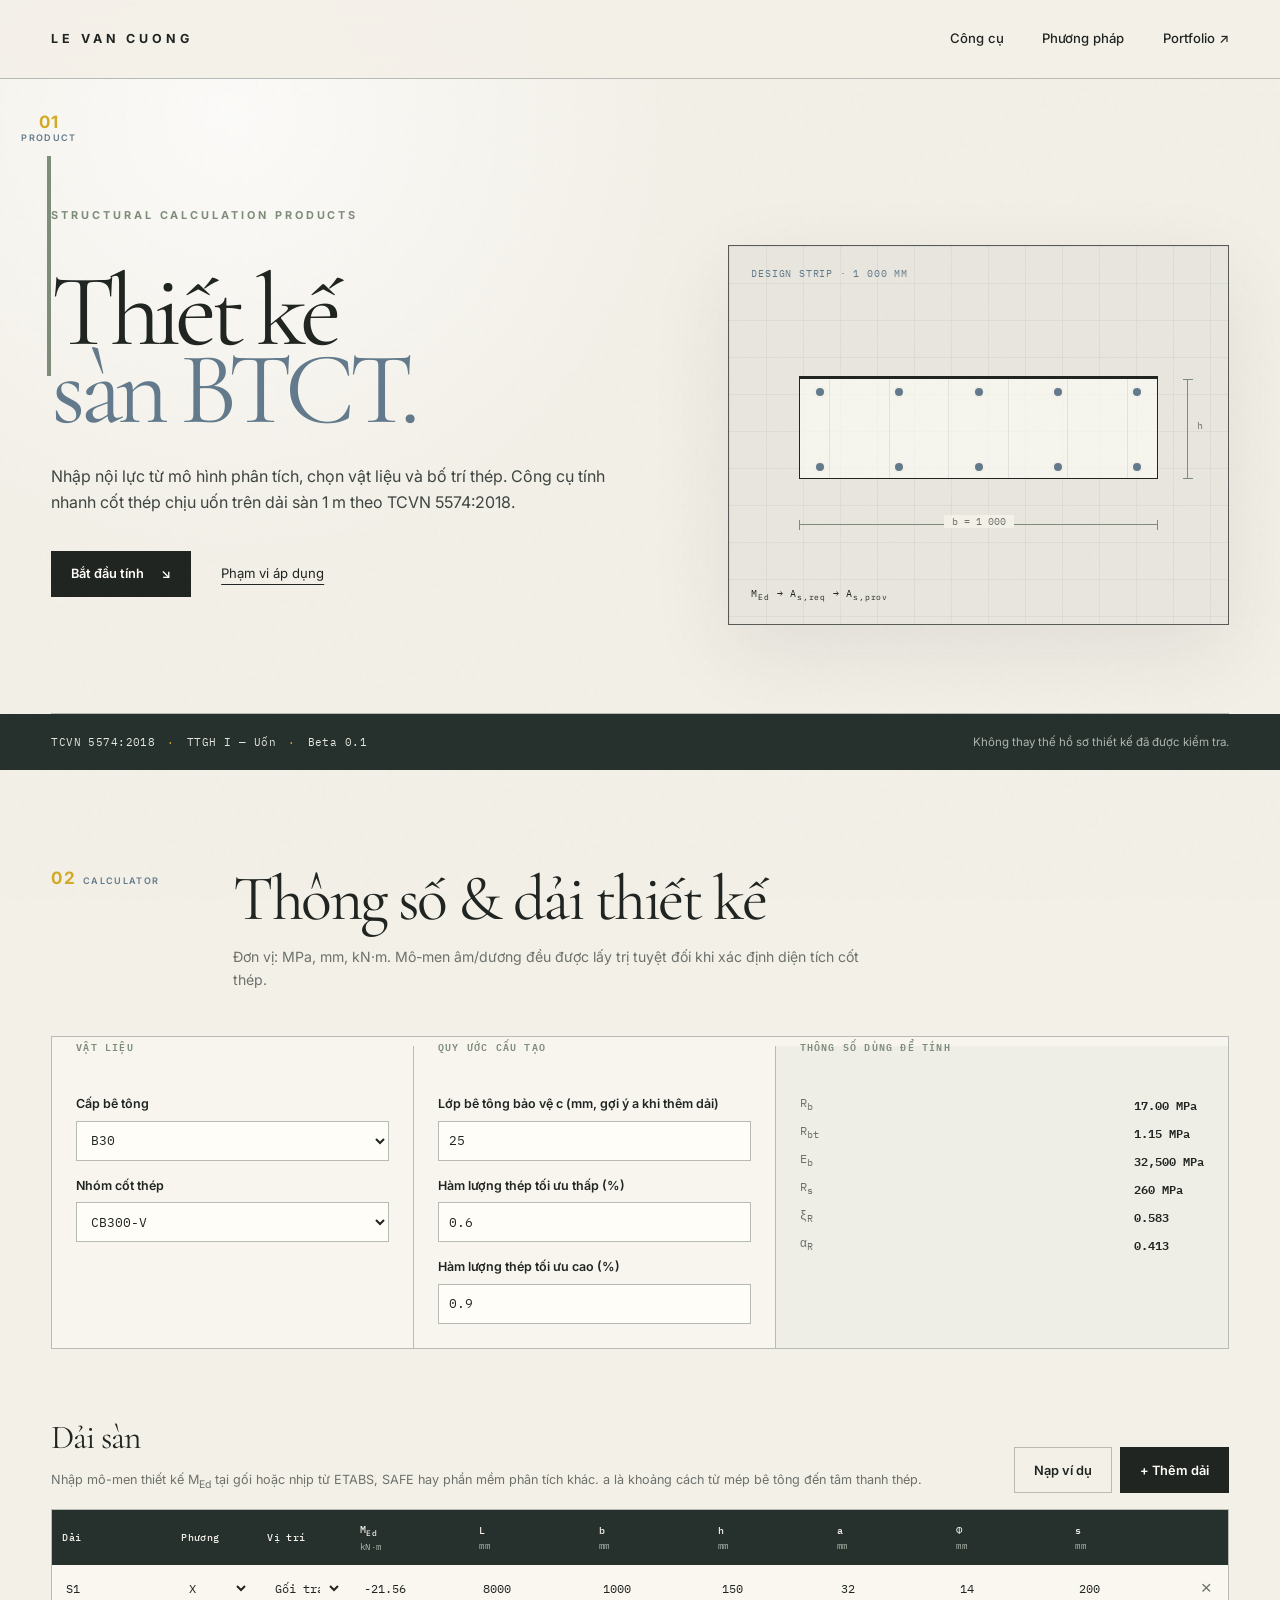
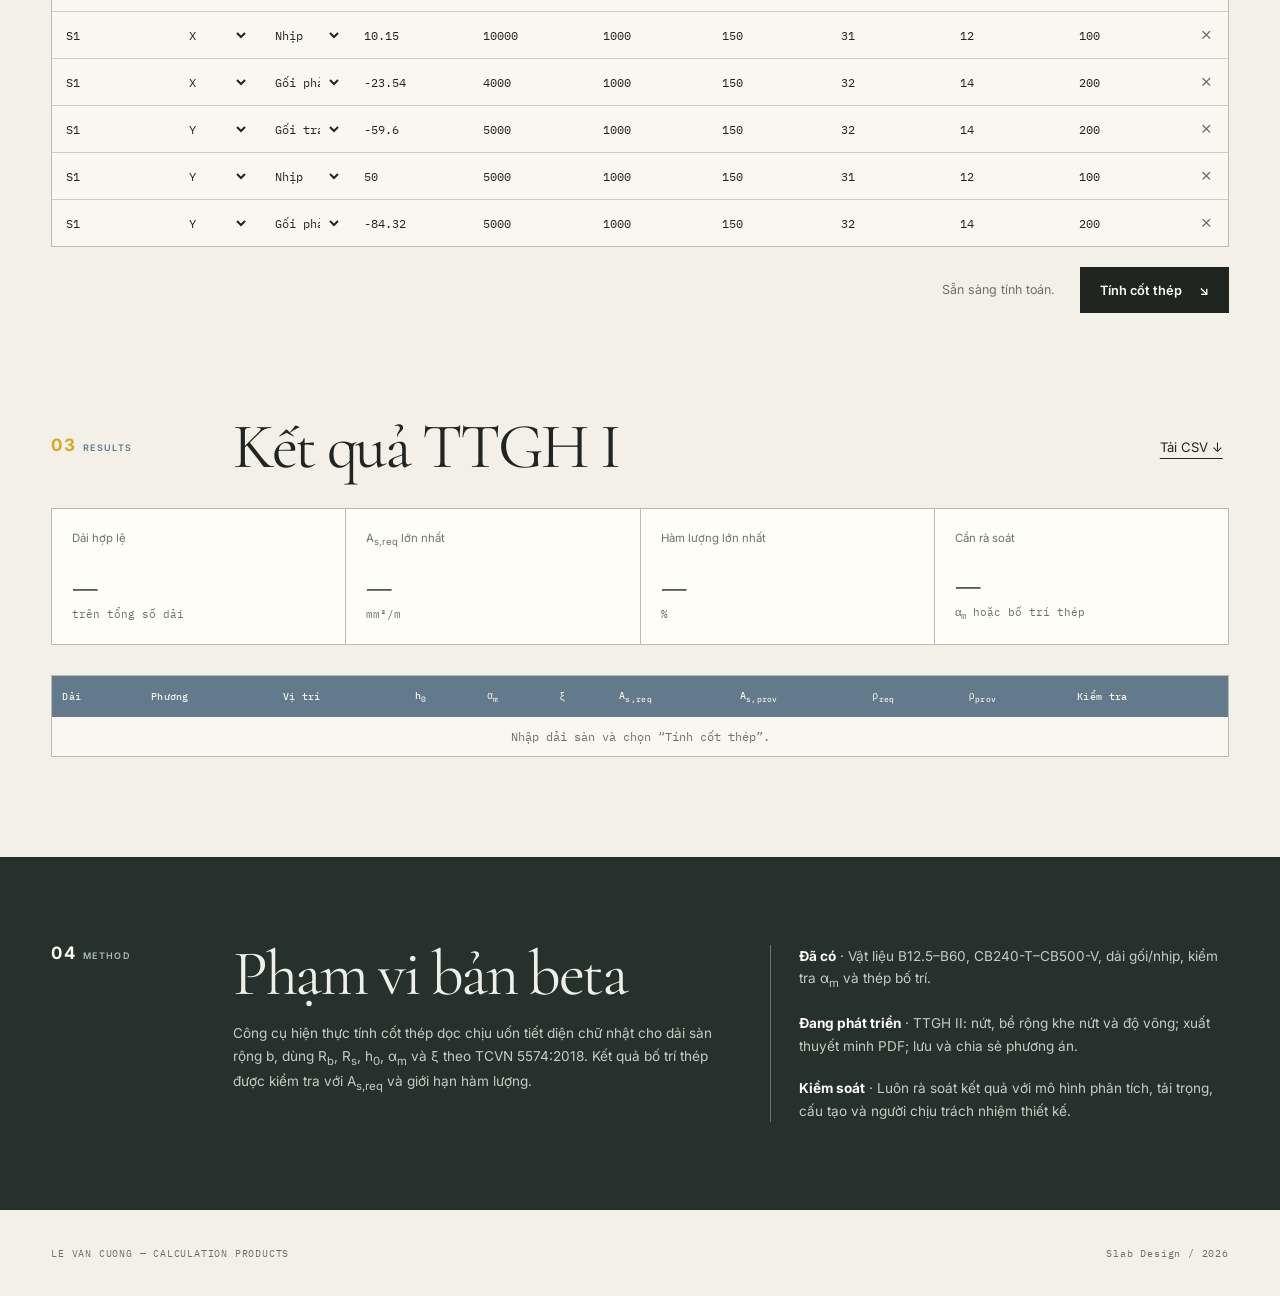
==== slab-design/index.html @ dffdf0aa "Add slab design calculator beta" ====
<!doctype html>
<html lang="vi">
<head>
  <meta charset="UTF-8">
  <meta name="viewport" content="width=device-width, initial-scale=1.0">
  <meta name="description" content="Công cụ thiết kế cốt thép sàn bê tông cốt thép theo TCVN 5574:2018.">
  <meta name="theme-color" content="#f3f0e8">
  <title>Slab Design | Le Van Cuong</title>
  <link rel="preconnect" href="https://fonts.googleapis.com">
  <link rel="preconnect" href="https://fonts.gstatic.com" crossorigin>
  <link href="https://fonts.googleapis.com/css2?family=Cormorant+Garamond:wght@400;500;600&family=IBM+Plex+Mono:wght@400;500&family=Inter:wght@400;500;600;700&display=swap" rel="stylesheet">
  <link rel="stylesheet" href="styles.css">
</head>
<body>
  <header>
    <nav class="nav container" aria-label="Điều hướng chính">
      <a class="brand" href="../index.html">LE VAN CUONG</a>
      <div class="nav-links">
        <a href="#calculator">Công cụ</a>
        <a href="#method">Phương pháp</a>
        <a href="../index.html">Portfolio ↗</a>
      </div>
    </nav>
  </header>

  <main>
    <section class="hero container">
      <div class="section-marker"><b>01</b><span>PRODUCT</span></div>
      <p class="eyebrow">Structural calculation products</p>
      <div class="hero-layout">
        <div>
          <h1>Thiết kế<br><em>sàn BTCT.</em></h1>
          <p class="lead">Nhập nội lực từ mô hình phân tích, chọn vật liệu và bố trí thép. Công cụ tính nhanh cốt thép chịu uốn trên dải sàn 1&nbsp;m theo TCVN&nbsp;5574:2018.</p>
          <div class="hero-actions">
            <a class="button primary" href="#calculator">Bắt đầu tính <span>↘</span></a>
            <a class="text-link" href="#method">Phạm vi áp dụng</a>
          </div>
        </div>
        <aside class="hero-drawing" aria-label="Sơ đồ dải sàn minh họa">
          <div class="drawing-label">DESIGN STRIP · 1 000 MM</div>
          <div class="slab-top"></div>
          <div class="slab-body"><i></i><i></i><i></i><i></i><i></i><i></i></div>
          <div class="rebar top-rebar"><i></i><i></i><i></i><i></i><i></i></div>
          <div class="rebar bottom-rebar"><i></i><i></i><i></i><i></i><i></i></div>
          <div class="dimension horizontal"><span>b = 1 000</span></div>
          <div class="dimension vertical"><span>h</span></div>
          <div class="drawing-foot">M<sub>Ed</sub> → A<sub>s,req</sub> → A<sub>s,prov</sub></div>
        </aside>
      </div>
    </section>

    <section class="project-bar">
      <div class="container project-bar-inner">
        <span>TCVN 5574:2018</span><span class="dot">·</span><span>TTGH I — Uốn</span><span class="dot">·</span><span>Beta 0.1</span>
        <span class="project-note">Không thay thế hồ sơ thiết kế đã được kiểm tra.</span>
      </div>
    </section>

    <section id="calculator" class="calculator container">
      <div class="section-head">
        <div class="section-label"><b>02</b><span>CALCULATOR</span></div>
        <div><h2>Thông số &amp; dải thiết kế</h2><p>Đơn vị: MPa, mm, kN·m. Mô-men âm/dương đều được lấy trị tuyệt đối khi xác định diện tích cốt thép.</p></div>
      </div>

      <form id="slab-form" novalidate>
        <div class="settings-grid">
          <fieldset>
            <legend>Vật liệu</legend>
            <label>Cấp bê tông
              <select id="concrete" name="concrete" aria-label="Cấp bê tông"></select>
            </label>
            <label>Nhóm cốt thép
              <select id="steel" name="steel" aria-label="Nhóm cốt thép"></select>
            </label>
          </fieldset>
          <fieldset>
            <legend>Quy ước cấu tạo</legend>
            <label>Lớp bê tông bảo vệ c (mm, gợi ý a khi thêm dải)<input id="cover" type="number" min="10" max="100" step="1" value="25"></label>
            <label>Hàm lượng thép tối ưu thấp (%)<input id="rho-min" type="number" min="0.1" max="5" step="0.1" value="0.6"></label>
            <label>Hàm lượng thép tối ưu cao (%)<input id="rho-max-opt" type="number" min="0.1" max="5" step="0.1" value="0.9"></label>
          </fieldset>
          <fieldset class="formula-card">
            <legend>Thông số dùng để tính</legend>
            <dl id="material-summary"></dl>
          </fieldset>
        </div>

        <div class="table-toolbar">
          <div><h3>Dải sàn</h3><p>Nhập mô-men thiết kế M<sub>Ed</sub> tại gối hoặc nhịp từ ETABS, SAFE hay phần mềm phân tích khác. a là khoảng cách từ mép bê tông đến tâm thanh thép.</p></div>
          <div class="toolbar-actions"><button type="button" class="button secondary" id="load-example">Nạp ví dụ</button><button type="button" class="button primary" id="add-row">+ Thêm dải</button></div>
        </div>

        <div class="table-wrap">
          <table>
            <thead><tr><th>Dải</th><th>Phương</th><th>Vị trí</th><th>M<sub>Ed</sub><small>kN·m</small></th><th>L<small>mm</small></th><th>b<small>mm</small></th><th>h<small>mm</small></th><th>a<small>mm</small></th><th>Φ<small>mm</small></th><th>s<small>mm</small></th><th aria-label="Xóa"></th></tr></thead>
            <tbody id="strip-body"></tbody>
          </table>
        </div>

        <div class="calculate-row"><p id="form-message" role="status">Sẵn sàng tính toán.</p><button type="submit" class="button primary">Tính cốt thép <span>↘</span></button></div>
      </form>

      <section class="results" aria-live="polite">
        <div class="results-head"><div class="section-label"><b>03</b><span>RESULTS</span></div><h2>Kết quả TTGH I</h2><button id="export-csv" class="text-button" type="button">Tải CSV ↓</button></div>
        <div class="metrics" id="metrics">
          <article><span>Dải hợp lệ</span><strong>—</strong><small>trên tổng số dải</small></article>
          <article><span>A<sub>s,req</sub> lớn nhất</span><strong>—</strong><small>mm²/m</small></article>
          <article><span>Hàm lượng lớn nhất</span><strong>—</strong><small>%</small></article>
          <article><span>Cần rà soát</span><strong>—</strong><small>α<sub>m</sub> hoặc bố trí thép</small></article>
        </div>
        <div class="table-wrap result-table-wrap">
          <table class="result-table">
            <thead><tr><th>Dải</th><th>Phương</th><th>Vị trí</th><th>h<sub>0</sub></th><th>α<sub>m</sub></th><th>ξ</th><th>A<sub>s,req</sub></th><th>A<sub>s,prov</sub></th><th>ρ<sub>req</sub></th><th>ρ<sub>prov</sub></th><th>Kiểm tra</th></tr></thead>
            <tbody id="result-body"><tr><td colspan="11" class="empty">Nhập dải sàn và chọn “Tính cốt thép”.</td></tr></tbody>
          </table>
        </div>
      </section>
    </section>

    <section id="method" class="method">
      <div class="container method-grid">
        <div class="section-label"><b>04</b><span>METHOD</span></div>
        <div><h2>Phạm vi bản beta</h2><p>Công cụ hiện thực tính cốt thép dọc chịu uốn tiết diện chữ nhật cho dải sàn rộng b, dùng R<sub>b</sub>, R<sub>s</sub>, h<sub>0</sub>, α<sub>m</sub> và ξ theo TCVN&nbsp;5574:2018. Kết quả bố trí thép được kiểm tra với A<sub>s,req</sub> và giới hạn hàm lượng.</p></div>
        <div class="method-list"><p><b>Đã có</b> · Vật liệu B12.5–B60, CB240-T–CB500-V, dải gối/nhịp, kiểm tra α<sub>m</sub> và thép bố trí.</p><p><b>Đang phát triển</b> · TTGH II: nứt, bề rộng khe nứt và độ võng; xuất thuyết minh PDF; lưu và chia sẻ phương án.</p><p><b>Kiểm soát</b> · Luôn rà soát kết quả với mô hình phân tích, tải trọng, cấu tạo và người chịu trách nhiệm thiết kế.</p></div>
      </div>
    </section>
  </main>
  <footer class="container"><span>LE VAN CUONG — CALCULATION PRODUCTS</span><span>Slab Design / 2026</span></footer>
  <script src="app.js"></script>
</body>
</html>
---- slab-design/styles.css ----
:root{--paper:#f3f0e8;--paper-deep:#e8e4da;--ink:#202522;--muted:#6d716c;--sage:#7e8c7a;--steel:#627a8b;--line:#b8bbb5;--white:#fffdf7;--dark:#26302c;--yellow:#d3a926;--serif:"Cormorant Garamond",Georgia,serif;--sans:Inter,Arial,sans-serif;--mono:"IBM Plex Mono",monospace}*{box-sizing:border-box}html{scroll-behavior:smooth}body{margin:0;background:radial-gradient(circle at 18% 4%,rgba(255,255,255,.74),transparent 28rem),var(--paper);color:var(--ink);font-family:var(--sans);line-height:1.65}body:before{content:"";position:fixed;inset:0;z-index:-1;pointer-events:none;opacity:.16;background-image:url("data:image/svg+xml,%3Csvg viewBox='0 0 180 180' xmlns='http://www.w3.org/2000/svg'%3E%3Cfilter id='n'%3E%3CfeTurbulence type='fractalNoise' baseFrequency='.9' numOctaves='3' stitchTiles='stitch'/%3E%3C/filter%3E%3Crect width='100%25' height='100%25' filter='url(%23n)' opacity='.16'/%3E%3C/svg%3E")}.container{width:min(1180px,calc(100% - 8vw));margin-inline:auto}header{position:sticky;top:0;z-index:10;background:rgba(243,240,232,.9);border-bottom:1px solid var(--line);backdrop-filter:blur(14px)}.nav{height:78px;display:flex;align-items:center;justify-content:space-between}.brand{text-decoration:none;color:var(--ink);font-size:.78rem;font-weight:700;letter-spacing:.31em}.nav-links{display:flex;gap:clamp(18px,3vw,44px)}.nav-links a{color:var(--ink);font-size:.82rem;font-weight:500;text-decoration:none}.nav-links a:hover,.text-link:hover,.text-button:hover{color:var(--steel)}.hero{position:relative;border-bottom:1px solid var(--line);padding:clamp(76px,10vw,130px) 0 88px}.section-marker{position:absolute;top:35px;left:-30px;display:grid;justify-items:center;color:var(--steel);font-size:9px;font-weight:600;letter-spacing:.13em}.section-marker:after{content:"";position:absolute;top:42px;width:4px;height:220px;background:var(--sage)}.section-marker b,.section-label b{color:var(--yellow);font-size:17px;line-height:1}.section-marker span,.section-label span{font-size:9px;letter-spacing:.15em}.eyebrow{margin:0 0 20px;color:var(--sage);font-size:.68rem;font-weight:700;letter-spacing:.27em;text-transform:uppercase}.hero-layout{display:grid;grid-template-columns:1.08fr .92fr;gap:clamp(38px,7vw,94px);align-items:center}h1,h2,h3{margin:0;font-weight:400}h1{max-width:700px;font-family:var(--serif);font-size:clamp(4.5rem,8vw,7.8rem);letter-spacing:-.065em;line-height:.76}h1 em{color:var(--steel);font-style:normal}.lead{max-width:645px;margin:34px 0 0;color:#3e4541}.hero-actions{display:flex;gap:30px;align-items:center;margin-top:35px}.button{min-height:46px;padding:0 19px;border:1px solid var(--ink);border-radius:0;background:transparent;color:var(--ink);cursor:pointer;display:inline-flex;align-items:center;justify-content:center;gap:17px;font-family:var(--sans);font-size:.8rem;font-weight:600;text-decoration:none;transition:.18s ease}.button:hover{transform:translateY(-2px)}.button.primary{background:var(--ink);color:var(--white)}.button.primary:hover{background:#3b453f}.button.secondary{border-color:var(--line)}.text-link,.text-button{border:0;background:transparent;color:var(--ink);font-family:var(--sans);font-size:.82rem;text-decoration:underline;text-underline-offset:6px;cursor:pointer}.hero-drawing{position:relative;min-height:380px;overflow:hidden;border:1px solid rgba(32,37,34,.72);background:linear-gradient(rgba(98,122,139,.08) 1px,transparent 1px),linear-gradient(90deg,rgba(98,122,139,.08) 1px,transparent 1px),rgba(216,214,207,.42);background-size:37px 37px;box-shadow:0 26px 78px rgba(43,49,46,.09)}.drawing-label,.drawing-foot{position:absolute;font-family:var(--mono);font-size:10px;letter-spacing:.08em}.drawing-label{top:20px;left:22px;color:var(--steel)}.drawing-foot{bottom:20px;left:22px;color:var(--ink)}.slab-top{position:absolute;top:130px;left:14%;width:72%;height:3px;background:var(--ink)}.slab-body{position:absolute;top:133px;left:14%;width:72%;height:100px;border:1px solid var(--ink);border-top:0;background:rgba(255,253,247,.6);display:flex;justify-content:space-around}.slab-body i{height:100%;border-left:1px solid rgba(98,122,139,.15)}.rebar{position:absolute;left:17%;width:66%;display:flex;justify-content:space-between}.rebar i{width:12px;height:12px;border-radius:50%;background:var(--steel);border:2px solid var(--paper)}.top-rebar{top:140px}.bottom-rebar{top:215px}.dimension{position:absolute;color:var(--muted);font:10px var(--mono)}.dimension:before,.dimension:after{content:"";position:absolute;background:var(--sage)}.horizontal{top:278px;left:14%;width:72%;border-top:1px solid var(--sage);text-align:center}.horizontal:before,.horizontal:after{top:-5px;width:1px;height:10px}.horizontal:before{left:0}.horizontal:after{right:0}.horizontal span{position:relative;top:-10px;padding:0 8px;background:var(--paper)}.vertical{top:133px;right:8%;height:100px;border-left:1px solid var(--sage)}.vertical:before,.vertical:after{left:-5px;width:10px;height:1px}.vertical:before{top:0}.vertical:after{bottom:0}.vertical span{position:absolute;left:9px;top:40px}.project-bar{background:var(--dark);color:#e5e6df}.project-bar-inner{min-height:56px;display:flex;align-items:center;gap:12px;font:11px var(--mono);letter-spacing:.04em}.dot{color:var(--yellow)}.project-note{margin-left:auto;color:#afb5ac;font-family:var(--sans);font-size:.72rem;letter-spacing:0}.calculator{padding:100px 0}.section-head{display:grid;grid-template-columns:150px 1fr;gap:32px;margin-bottom:45px}.section-label{display:flex;align-items:baseline;gap:7px;height:min-content;color:var(--steel);font-size:9px;font-weight:600;letter-spacing:.15em}.section-head h2,.results-head h2,.method h2{font-family:var(--serif);font-size:clamp(2.8rem,5vw,4.4rem);letter-spacing:-.04em;line-height:.9}.section-head p{max-width:640px;margin:17px 0 0;color:var(--muted);font-size:.88rem}.settings-grid{display:grid;grid-template-columns:1fr 1fr 1.25fr;border:1px solid var(--line);background:rgba(255,253,247,.38)}fieldset{min-width:0;margin:0;padding:24px;border:0;border-right:1px solid var(--line)}fieldset:last-child{border:0}legend{padding:0;color:var(--sage);font:600 10px var(--mono);letter-spacing:.12em;text-transform:uppercase}label{display:grid;gap:6px;margin:15px 0 0;font-size:.78rem;font-weight:600}select,input{width:100%;height:40px;padding:0 10px;border:1px solid var(--line);border-radius:0;background:var(--white);color:var(--ink);font:13px var(--mono)}input:focus,select:focus{outline:2px solid var(--steel);outline-offset:1px}.formula-card{background:rgba(126,140,122,.08)}dl{display:grid;grid-template-columns:1fr auto;gap:8px 12px;margin:16px 0 0;font:12px var(--mono)}dt{color:var(--muted)}dd{margin:0;font-weight:600}.table-toolbar{display:flex;justify-content:space-between;gap:30px;align-items:end;margin:61px 0 16px}.table-toolbar h3{font-family:var(--serif);font-size:2.1rem;letter-spacing:-.03em}.table-toolbar p{margin:5px 0 0;color:var(--muted);font-size:.79rem}.toolbar-actions{display:flex;gap:8px;flex-shrink:0}.table-wrap{overflow:auto;border:1px solid var(--line);background:rgba(255,253,247,.5)}table{width:100%;border-collapse:collapse;min-width:970px}th{padding:13px 10px;background:var(--dark);color:#f2f1e9;font:500 10px var(--mono);letter-spacing:.03em;text-align:left;white-space:nowrap}th small{display:block;margin-top:3px;color:#b3b9b0;font-size:9px;font-weight:400}td{padding:7px;border-bottom:1px solid rgba(184,187,181,.7);font:12px var(--mono);white-space:nowrap}tr:last-child td{border-bottom:0}td input,td select{height:32px;min-width:72px;padding:0 6px;border-color:transparent;background:transparent;font-size:12px}td input:focus,td select:focus{border-color:var(--steel)}.delete-row{width:29px;height:29px;border:0;background:transparent;color:var(--muted);font-size:19px;cursor:pointer}.delete-row:hover{color:#a15240}.calculate-row{display:flex;align-items:center;justify-content:flex-end;gap:25px;margin-top:20px}.calculate-row p{margin:0;color:var(--muted);font-size:.78rem}.results{margin-top:105px}.results-head{display:grid;grid-template-columns:150px 1fr auto;align-items:center;gap:32px;margin-bottom:32px}.metrics{display:grid;grid-template-columns:repeat(4,1fr);gap:1px;margin-bottom:30px;background:var(--line);border:1px solid var(--line)}.metrics article{min-height:135px;padding:20px;background:var(--white);display:flex;flex-direction:column}.metrics span,.metrics small{color:var(--muted);font-size:.71rem}.metrics strong{margin-top:auto;font:500 2rem var(--serif);letter-spacing:-.04em}.metrics small{font-family:var(--mono)}.result-table th{background:var(--steel)}.result-table td{padding:12px 10px}.status{font-family:var(--sans);font-size:.72rem;font-weight:700}.status.pass{color:#476a45}.status.warn{color:#9a6d14}.status.fail{color:#a15240}.empty{text-align:center;color:var(--muted);padding:34px}.method{padding:88px 0;background:var(--dark);color:#edf0e8}.method-grid{display:grid;grid-template-columns:150px 1.1fr 1fr;gap:32px}.method .section-label{color:#aabebc}.method h2{margin-bottom:20px}.method p{margin:0;color:#c5cbc1;font-size:.85rem}.method-list{border-left:1px solid rgba(184,187,181,.48);padding-left:28px;display:grid;gap:20px}.method b{color:#fffdf7}footer{min-height:86px;display:flex;align-items:center;justify-content:space-between;color:var(--muted);font:10px var(--mono);letter-spacing:.08em}@media(max-width:850px){.hero-layout,.settings-grid,.method-grid{grid-template-columns:1fr}.hero-drawing{max-width:500px;width:100%}.section-marker{display:none}.section-head,.results-head{grid-template-columns:1fr;gap:18px}.table-toolbar{align-items:start;flex-direction:column}.project-note{display:none}fieldset{border-right:0;border-bottom:1px solid var(--line)}.metrics{grid-template-columns:1fr 1fr}.method-list{border-left:0;border-top:1px solid rgba(184,187,181,.48);padding:26px 0 0}}@media(max-width:520px){.container{width:min(100% - 36px,1180px)}.nav{height:66px}.nav-links{gap:14px}.nav-links a{font-size:.7rem}.brand{font-size:.65rem}.hero{padding-top:70px}.hero-actions{align-items:start;flex-direction:column;gap:19px}.hero-drawing{min-height:300px}.slab-top{top:100px}.slab-body{top:103px;height:80px}.top-rebar{top:110px}.bottom-rebar{top:170px}.vertical{top:103px;height:80px}.horizontal{top:220px}.calculator{padding:70px 0}.settings-grid{margin-inline:-18px}.metrics{grid-template-columns:1fr}.results-head{align-items:start}.calculate-row{align-items:flex-end;flex-direction:column}.calculate-row p{align-self:stretch}.method{padding:65px 0}footer{align-items:flex-start;flex-direction:column;gap:8px;padding:25px 0}}
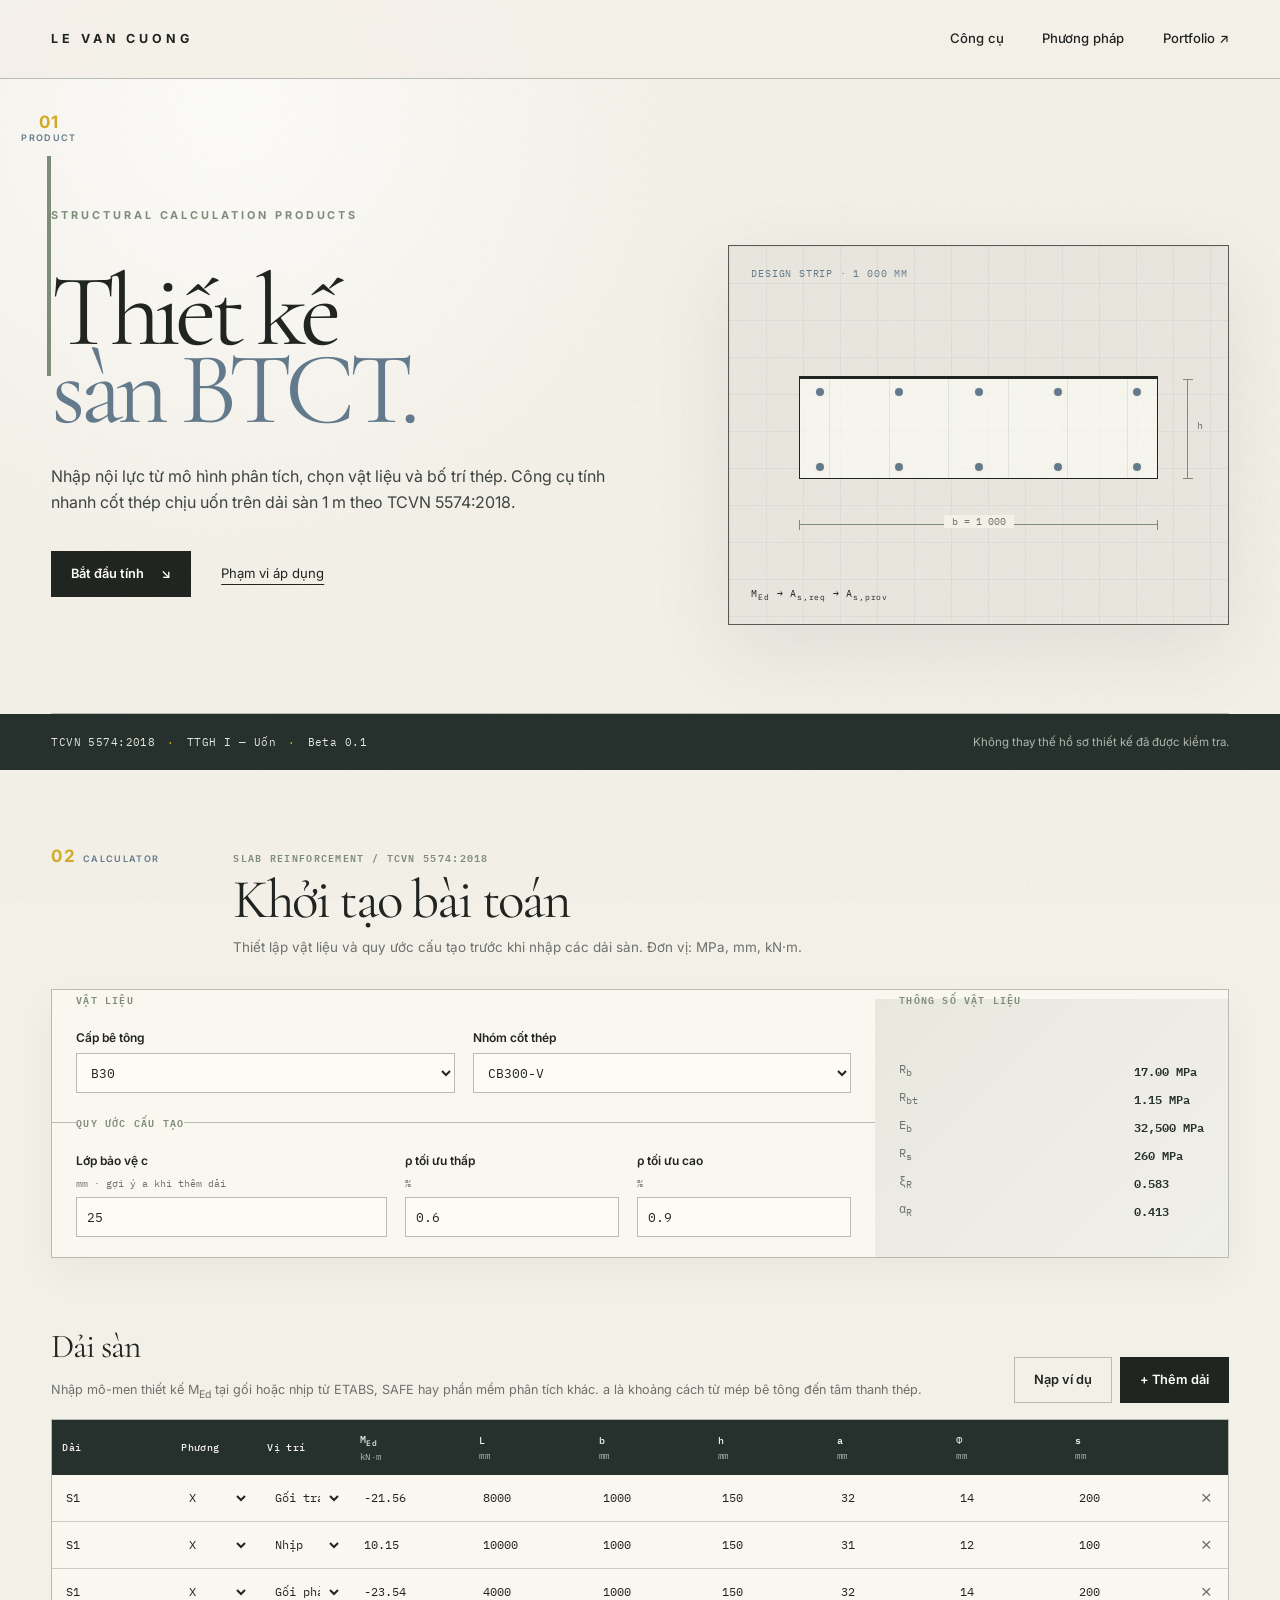
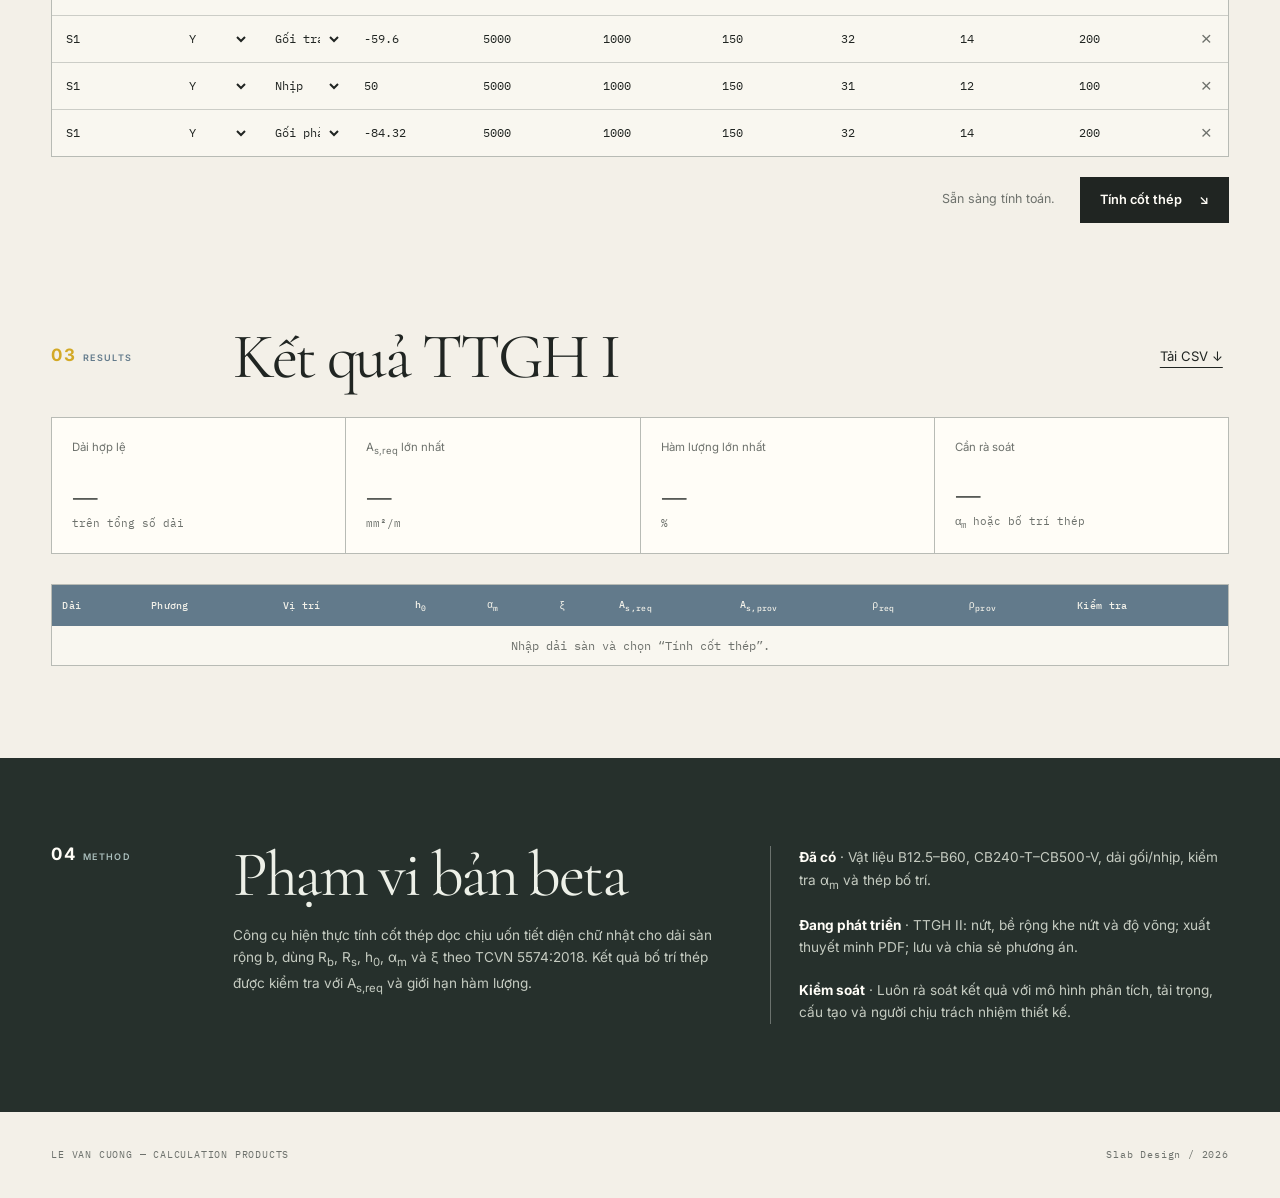
==== commit 2d2aa421: "Refine slab calculator setup layout" ====
--- a/slab-design/index.html
+++ b/slab-design/index.html
@@ -10,6 +10,7 @@
   <link rel="preconnect" href="https://fonts.gstatic.com" crossorigin>
   <link href="https://fonts.googleapis.com/css2?family=Cormorant+Garamond:wght@400;500;600&family=IBM+Plex+Mono:wght@400;500&family=Inter:wght@400;500;600;700&display=swap" rel="stylesheet">
   <link rel="stylesheet" href="styles.css">
+  <link rel="stylesheet" href="calculator-refinement.css">
 </head>
 <body>
   <header>
@@ -59,28 +60,30 @@
     <section id="calculator" class="calculator container">
       <div class="section-head">
         <div class="section-label"><b>02</b><span>CALCULATOR</span></div>
-        <div><h2>Thông số &amp; dải thiết kế</h2><p>Đơn vị: MPa, mm, kN·m. Mô-men âm/dương đều được lấy trị tuyệt đối khi xác định diện tích cốt thép.</p></div>
+        <div><p class="section-kicker">SLAB REINFORCEMENT / TCVN 5574:2018</p><h2>Khởi tạo bài toán</h2><p>Thiết lập vật liệu và quy ước cấu tạo trước khi nhập các dải sàn. Đơn vị: MPa, mm, kN·m.</p></div>
       </div>
 
       <form id="slab-form" novalidate>
         <div class="settings-grid">
-          <fieldset>
-            <legend>Vật liệu</legend>
-            <label>Cấp bê tông
-              <select id="concrete" name="concrete" aria-label="Cấp bê tông"></select>
-            </label>
-            <label>Nhóm cốt thép
-              <select id="steel" name="steel" aria-label="Nhóm cốt thép"></select>
-            </label>
-          </fieldset>
-          <fieldset>
-            <legend>Quy ước cấu tạo</legend>
-            <label>Lớp bê tông bảo vệ c (mm, gợi ý a khi thêm dải)<input id="cover" type="number" min="10" max="100" step="1" value="25"></label>
-            <label>Hàm lượng thép tối ưu thấp (%)<input id="rho-min" type="number" min="0.1" max="5" step="0.1" value="0.6"></label>
-            <label>Hàm lượng thép tối ưu cao (%)<input id="rho-max-opt" type="number" min="0.1" max="5" step="0.1" value="0.9"></label>
-          </fieldset>
+          <div class="setup-controls">
+            <fieldset class="material-fields">
+              <legend>Vật liệu</legend>
+              <label>Cấp bê tông
+                <select id="concrete" name="concrete" aria-label="Cấp bê tông"></select>
+              </label>
+              <label>Nhóm cốt thép
+                <select id="steel" name="steel" aria-label="Nhóm cốt thép"></select>
+              </label>
+            </fieldset>
+            <fieldset class="detailing-fields">
+              <legend>Quy ước cấu tạo</legend>
+              <label>Lớp bảo vệ c <small>mm · gợi ý a khi thêm dải</small><input id="cover" type="number" min="10" max="100" step="1" value="25"></label>
+              <label>ρ tối ưu thấp <small>%</small><input id="rho-min" type="number" min="0.1" max="5" step="0.1" value="0.6"></label>
+              <label>ρ tối ưu cao <small>%</small><input id="rho-max-opt" type="number" min="0.1" max="5" step="0.1" value="0.9"></label>
+            </fieldset>
+          </div>
           <fieldset class="formula-card">
-            <legend>Thông số dùng để tính</legend>
+            <legend>Thông số vật liệu</legend>
             <dl id="material-summary"></dl>
           </fieldset>
         </div>
--- a/slab-design/calculator-refinement.css
+++ b/slab-design/calculator-refinement.css
@@ -0,0 +1,31 @@
+/* Calculator setup refinement: compact, grouped inputs with a clear derived-data panel. */
+.calculator{padding-block:78px 92px}
+.section-head{margin-bottom:30px}
+.section-head h2{font-size:clamp(3rem,4.3vw,4.45rem);line-height:.9}
+.section-head p{max-width:610px;margin-top:12px;font-size:.84rem}
+.section-kicker{margin:0 0 9px!important;color:var(--sage)!important;font:600 10px var(--mono)!important;letter-spacing:.13em;text-transform:uppercase}
+
+.settings-grid{grid-template-columns:minmax(0,1.68fr) minmax(276px,.72fr);background:rgba(255,253,247,.5);box-shadow:0 16px 38px rgba(43,49,46,.045)}
+.setup-controls{display:grid;min-width:0}
+.setup-controls fieldset{display:grid;gap:18px;margin:0;padding:20px 24px;border:0}
+.setup-controls fieldset+fieldset{border-top:1px solid var(--line)}
+.material-fields{grid-template-columns:repeat(2,minmax(0,1fr))}
+.detailing-fields{grid-template-columns:1.45fr 1fr 1fr}
+.setup-controls legend{grid-column:1/-1}
+.setup-controls label{margin:0;font-size:.75rem}
+.setup-controls label small{min-height:14px;color:var(--muted);font:400 10px var(--mono)}
+.setup-controls select,.setup-controls input{background:rgba(255,253,247,.72)}
+.formula-card{display:flex;flex-direction:column;justify-content:center;border:0;background:linear-gradient(135deg,rgba(126,140,122,.14),rgba(98,122,139,.06))}
+.formula-card legend{grid-column:auto}
+.formula-card dl{margin-top:18px}
+.formula-card dd{color:var(--dark)}
+
+@media(max-width:850px){
+  .formula-card{border-top:1px solid var(--line)}
+}
+@media(max-width:520px){
+  .calculator{padding-block:60px 72px}
+  .material-fields,.detailing-fields{grid-template-columns:1fr}
+  .setup-controls fieldset{gap:14px;padding:20px 18px}
+  .formula-card{padding:22px 18px}
+}
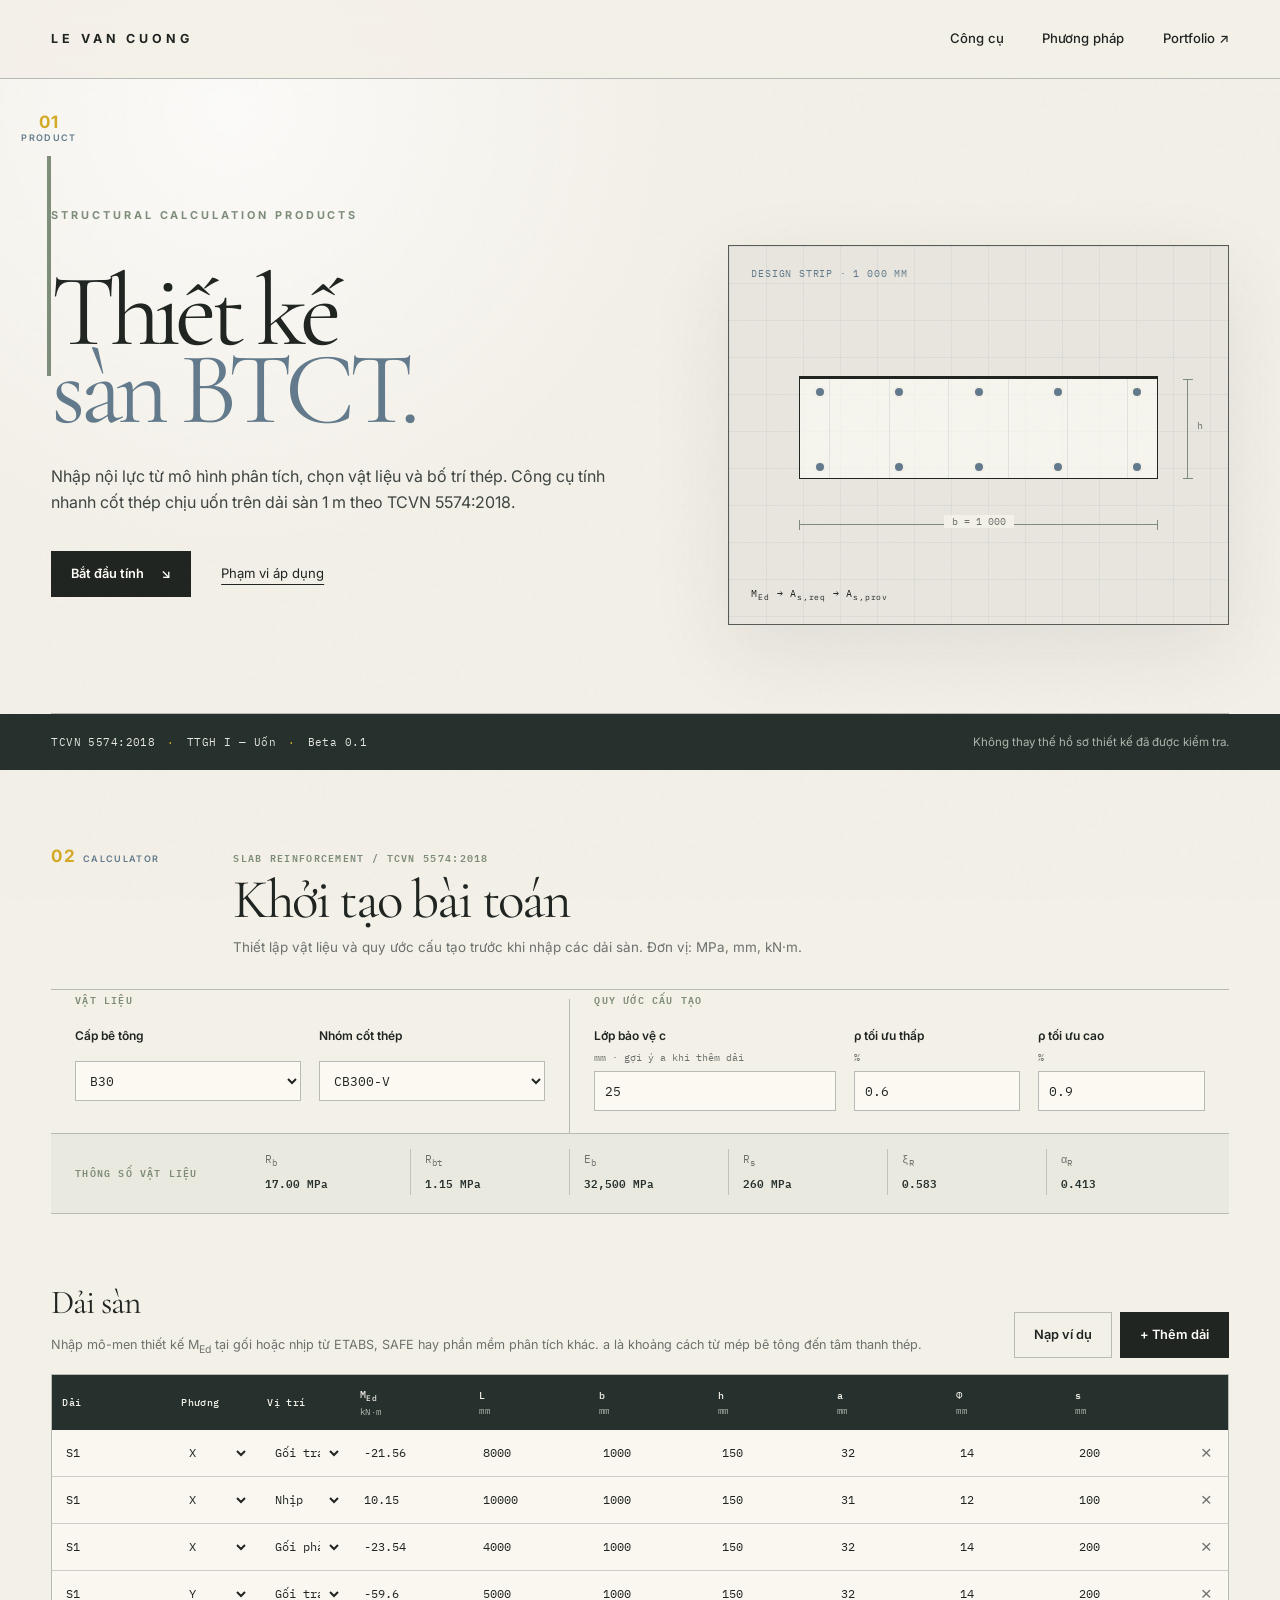
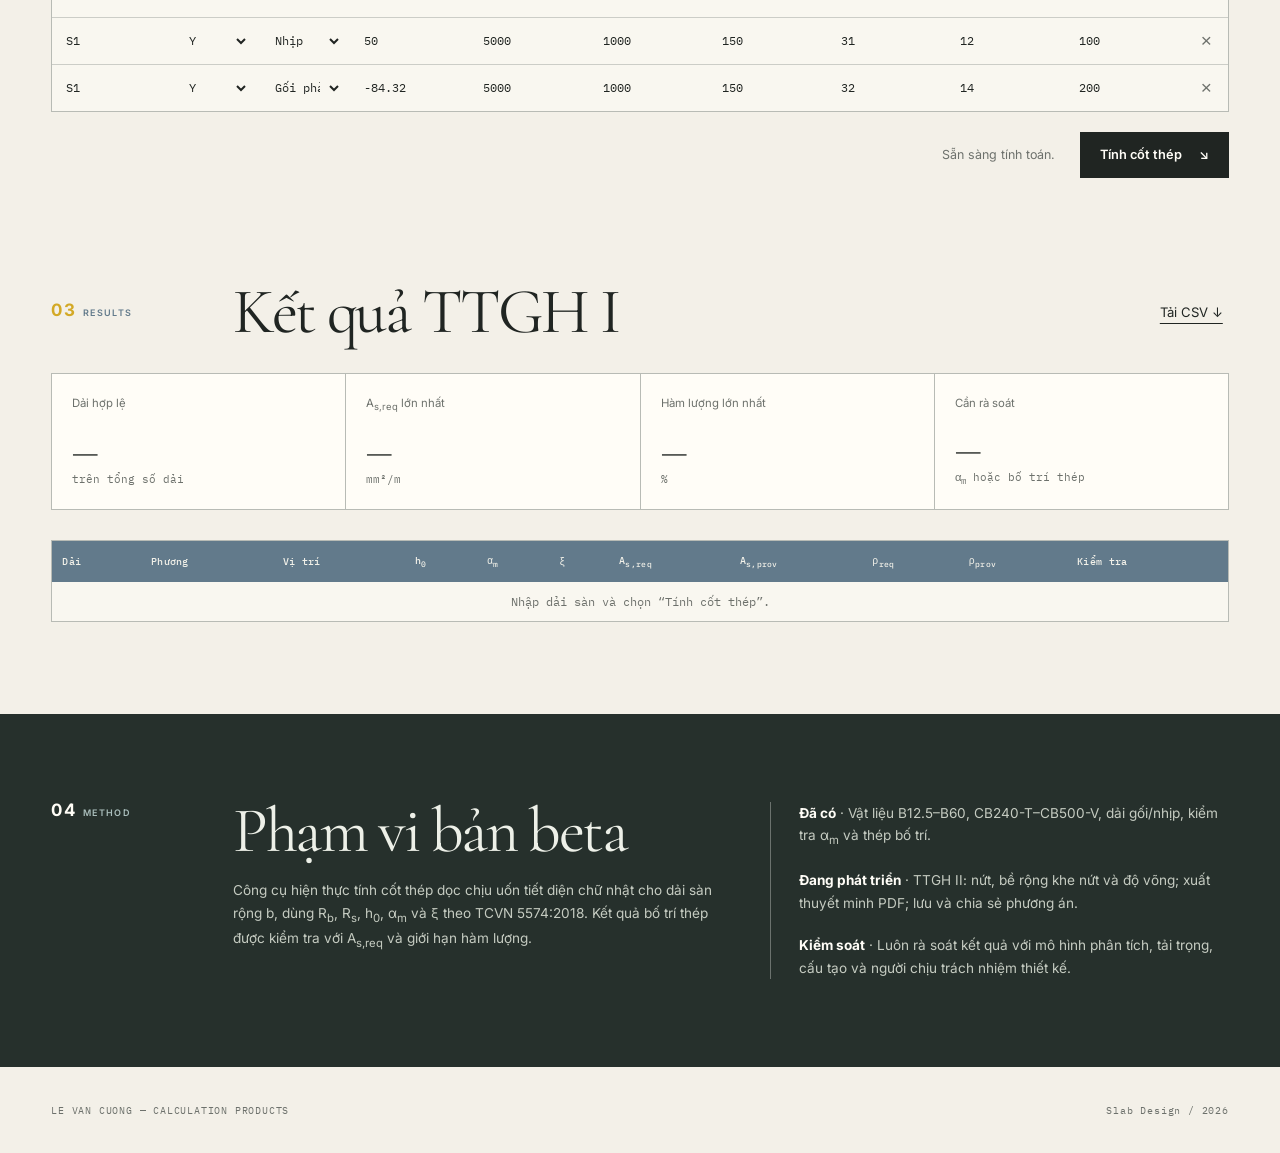
==== commit 5101cb8a: "Rebalance slab calculator setup" ====
--- a/slab-design/index.html
+++ b/slab-design/index.html
@@ -82,10 +82,10 @@
               <label>ρ tối ưu cao <small>%</small><input id="rho-max-opt" type="number" min="0.1" max="5" step="0.1" value="0.9"></label>
             </fieldset>
           </div>
-          <fieldset class="formula-card">
-            <legend>Thông số vật liệu</legend>
+          <section class="formula-card" aria-labelledby="material-stats-title">
+            <p id="material-stats-title" class="formula-label">Thông số vật liệu</p>
             <dl id="material-summary"></dl>
-          </fieldset>
+          </section>
         </div>
 
         <div class="table-toolbar">
--- a/slab-design/calculator-refinement.css
+++ b/slab-design/calculator-refinement.css
@@ -5,27 +5,36 @@
 .section-head p{max-width:610px;margin-top:12px;font-size:.84rem}
 .section-kicker{margin:0 0 9px!important;color:var(--sage)!important;font:600 10px var(--mono)!important;letter-spacing:.13em;text-transform:uppercase}
 
-.settings-grid{grid-template-columns:minmax(0,1.68fr) minmax(276px,.72fr);background:rgba(255,253,247,.5);box-shadow:0 16px 38px rgba(43,49,46,.045)}
-.setup-controls{display:grid;min-width:0}
-.setup-controls fieldset{display:grid;gap:18px;margin:0;padding:20px 24px;border:0}
-.setup-controls fieldset+fieldset{border-top:1px solid var(--line)}
+.settings-grid{display:block;border-inline:0;background:transparent;box-shadow:none}
+.setup-controls{display:grid;grid-template-columns:.88fr 1.12fr;min-width:0}
+.setup-controls fieldset{display:grid;gap:18px;margin:0;padding:18px 24px 22px;border:0}
+.setup-controls fieldset+fieldset{border-top:0;border-left:1px solid var(--line)}
 .material-fields{grid-template-columns:repeat(2,minmax(0,1fr))}
 .detailing-fields{grid-template-columns:1.45fr 1fr 1fr}
 .setup-controls legend{grid-column:1/-1}
 .setup-controls label{margin:0;font-size:.75rem}
 .setup-controls label small{min-height:14px;color:var(--muted);font:400 10px var(--mono)}
 .setup-controls select,.setup-controls input{background:rgba(255,253,247,.72)}
-.formula-card{display:flex;flex-direction:column;justify-content:center;border:0;background:linear-gradient(135deg,rgba(126,140,122,.14),rgba(98,122,139,.06))}
-.formula-card legend{grid-column:auto}
-.formula-card dl{margin-top:18px}
-.formula-card dd{color:var(--dark)}
+.formula-card{display:grid;grid-template-columns:154px 1fr;align-items:center;gap:22px;padding:15px 24px 18px;border:0;border-top:1px solid var(--line);background:rgba(126,140,122,.07)}
+.formula-label{margin:0;color:var(--sage);font:600 10px var(--mono);letter-spacing:.12em;text-transform:uppercase}
+.formula-card dl{display:grid;grid-template-columns:repeat(6,minmax(0,1fr));gap:0;margin:0}
+.material-stat{min-width:0;padding:3px 14px;border-left:1px solid rgba(184,187,181,.85)}
+.material-stat:first-child{border-left:0}
+.formula-card dt{margin:0;color:var(--muted);font-size:11px}
+.formula-card dd{margin:3px 0 0;color:var(--dark);font-size:11px;white-space:nowrap}
 
 @media(max-width:850px){
-  .formula-card{border-top:1px solid var(--line)}
+  .setup-controls{grid-template-columns:1fr}
+  .setup-controls fieldset+fieldset{border-top:1px solid var(--line);border-left:0}
+  .formula-card{grid-template-columns:1fr;gap:12px}
+  .formula-card dl{grid-template-columns:repeat(3,minmax(0,1fr))}
+  .material-stat:nth-child(4){border-left:0}
 }
 @media(max-width:520px){
   .calculator{padding-block:60px 72px}
   .material-fields,.detailing-fields{grid-template-columns:1fr}
   .setup-controls fieldset{gap:14px;padding:20px 18px}
-  .formula-card{padding:22px 18px}
+  .formula-card{padding:20px 18px}
+  .formula-card dl{grid-template-columns:repeat(2,minmax(0,1fr));gap:10px 0}
+  .material-stat:nth-child(odd){border-left:0}
 }
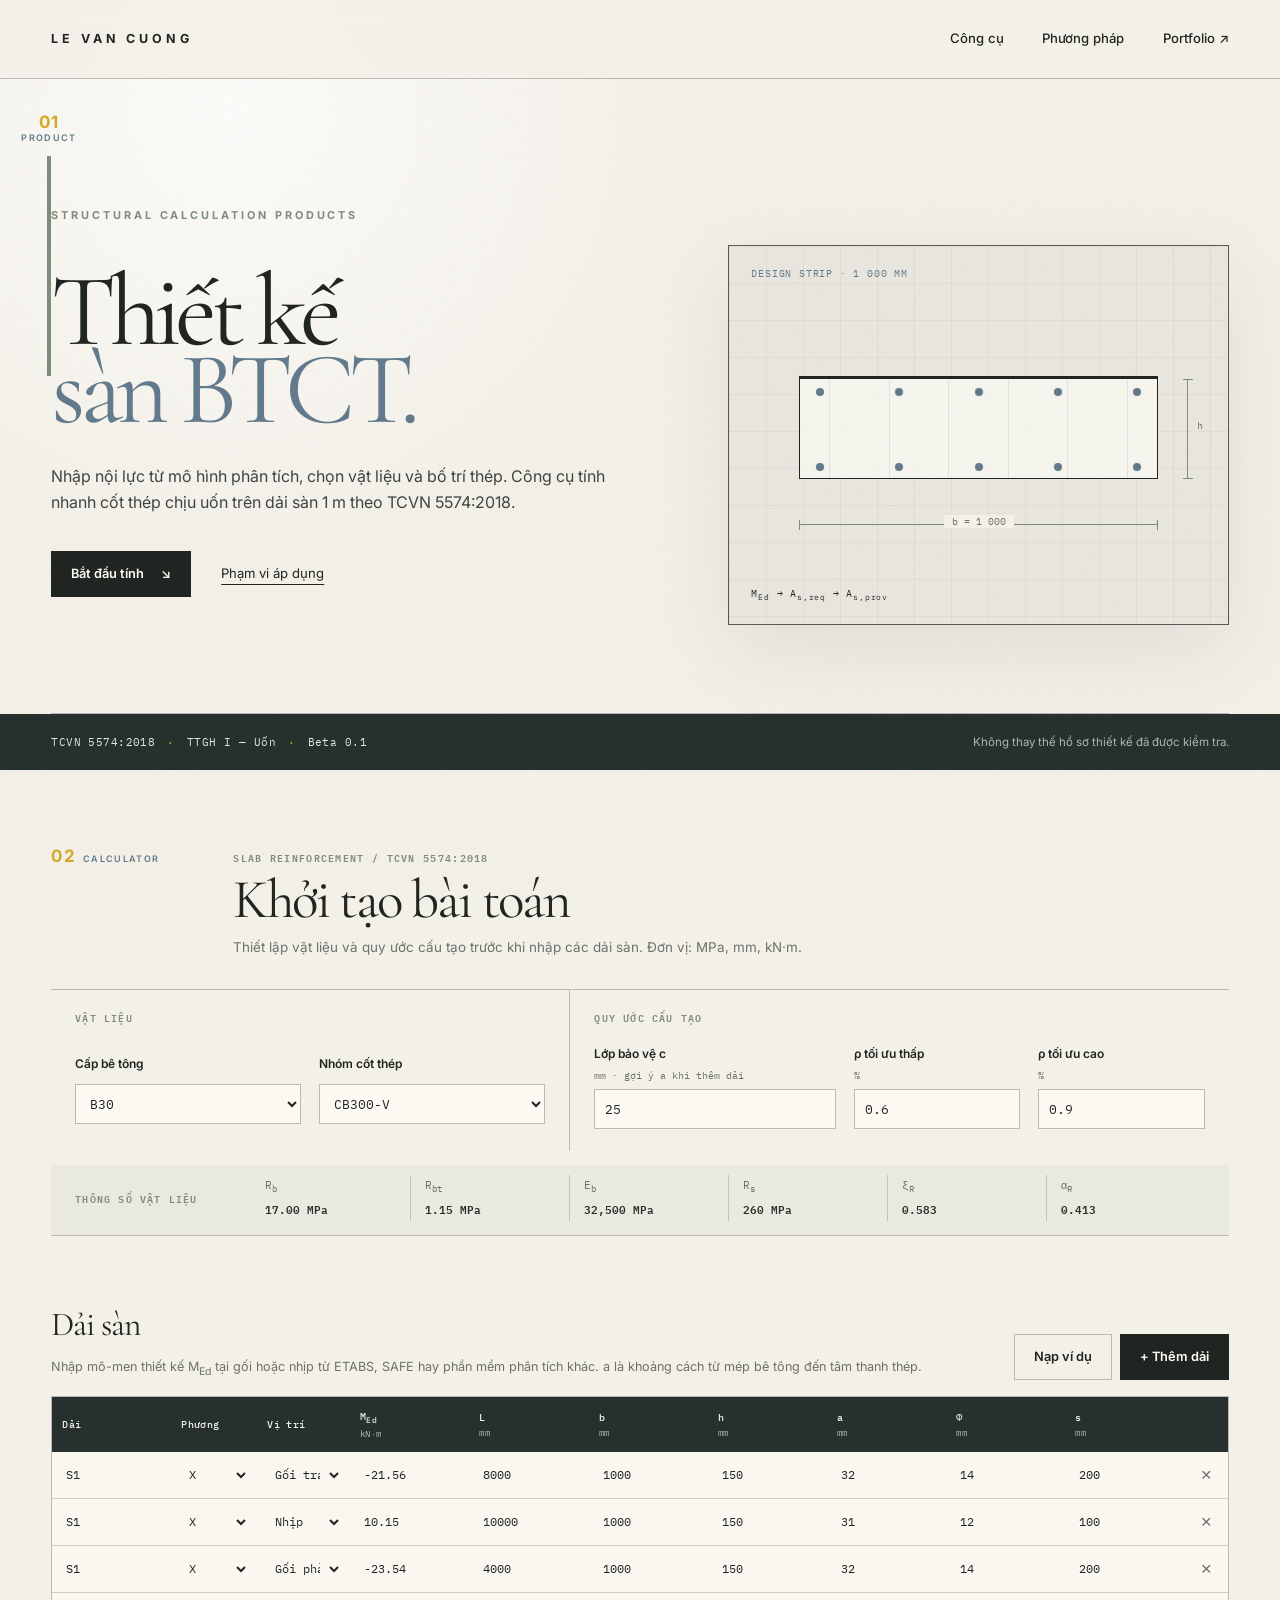
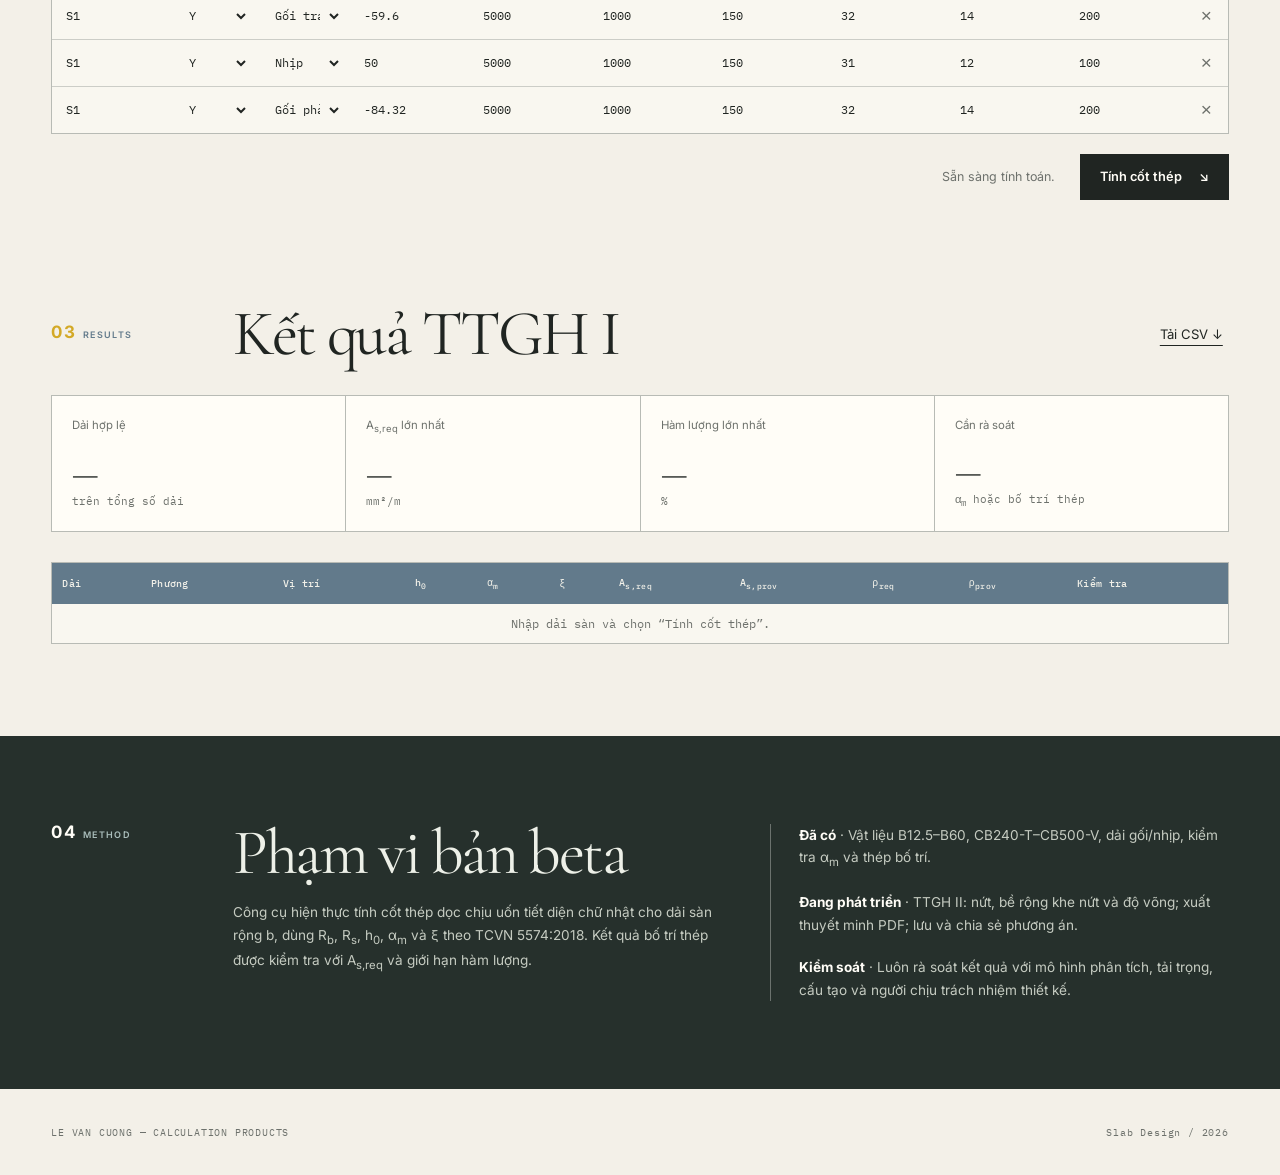
==== commit 0c444f22: "Fix calculator section label clipping" ====
--- a/slab-design/index.html
+++ b/slab-design/index.html
@@ -66,8 +66,8 @@
       <form id="slab-form" novalidate>
         <div class="settings-grid">
           <div class="setup-controls">
-            <fieldset class="material-fields">
-              <legend>Vật liệu</legend>
+            <fieldset class="material-fields" aria-label="Vật liệu">
+              <p class="group-title">Vật liệu</p>
               <label>Cấp bê tông
                 <select id="concrete" name="concrete" aria-label="Cấp bê tông"></select>
               </label>
@@ -75,8 +75,8 @@
                 <select id="steel" name="steel" aria-label="Nhóm cốt thép"></select>
               </label>
             </fieldset>
-            <fieldset class="detailing-fields">
-              <legend>Quy ước cấu tạo</legend>
+            <fieldset class="detailing-fields" aria-label="Quy ước cấu tạo">
+              <p class="group-title">Quy ước cấu tạo</p>
               <label>Lớp bảo vệ c <small>mm · gợi ý a khi thêm dải</small><input id="cover" type="number" min="10" max="100" step="1" value="25"></label>
               <label>ρ tối ưu thấp <small>%</small><input id="rho-min" type="number" min="0.1" max="5" step="0.1" value="0.6"></label>
               <label>ρ tối ưu cao <small>%</small><input id="rho-max-opt" type="number" min="0.1" max="5" step="0.1" value="0.9"></label>
--- a/slab-design/calculator-refinement.css
+++ b/slab-design/calculator-refinement.css
@@ -11,11 +11,11 @@
 .setup-controls fieldset+fieldset{border-top:0;border-left:1px solid var(--line)}
 .material-fields{grid-template-columns:repeat(2,minmax(0,1fr))}
 .detailing-fields{grid-template-columns:1.45fr 1fr 1fr}
-.setup-controls legend{grid-column:1/-1}
+.group-title{grid-column:1/-1;margin:0;color:var(--sage);font:600 10px var(--mono);letter-spacing:.12em;text-transform:uppercase}
 .setup-controls label{margin:0;font-size:.75rem}
 .setup-controls label small{min-height:14px;color:var(--muted);font:400 10px var(--mono)}
 .setup-controls select,.setup-controls input{background:rgba(255,253,247,.72)}
-.formula-card{display:grid;grid-template-columns:154px 1fr;align-items:center;gap:22px;padding:15px 24px 18px;border:0;border-top:1px solid var(--line);background:rgba(126,140,122,.07)}
+.formula-card{display:grid;grid-template-columns:154px 1fr;align-items:center;gap:22px;margin-top:14px;padding:10px 24px 14px;border:0;background:rgba(126,140,122,.07)}
 .formula-label{margin:0;color:var(--sage);font:600 10px var(--mono);letter-spacing:.12em;text-transform:uppercase}
 .formula-card dl{display:grid;grid-template-columns:repeat(6,minmax(0,1fr));gap:0;margin:0}
 .material-stat{min-width:0;padding:3px 14px;border-left:1px solid rgba(184,187,181,.85)}
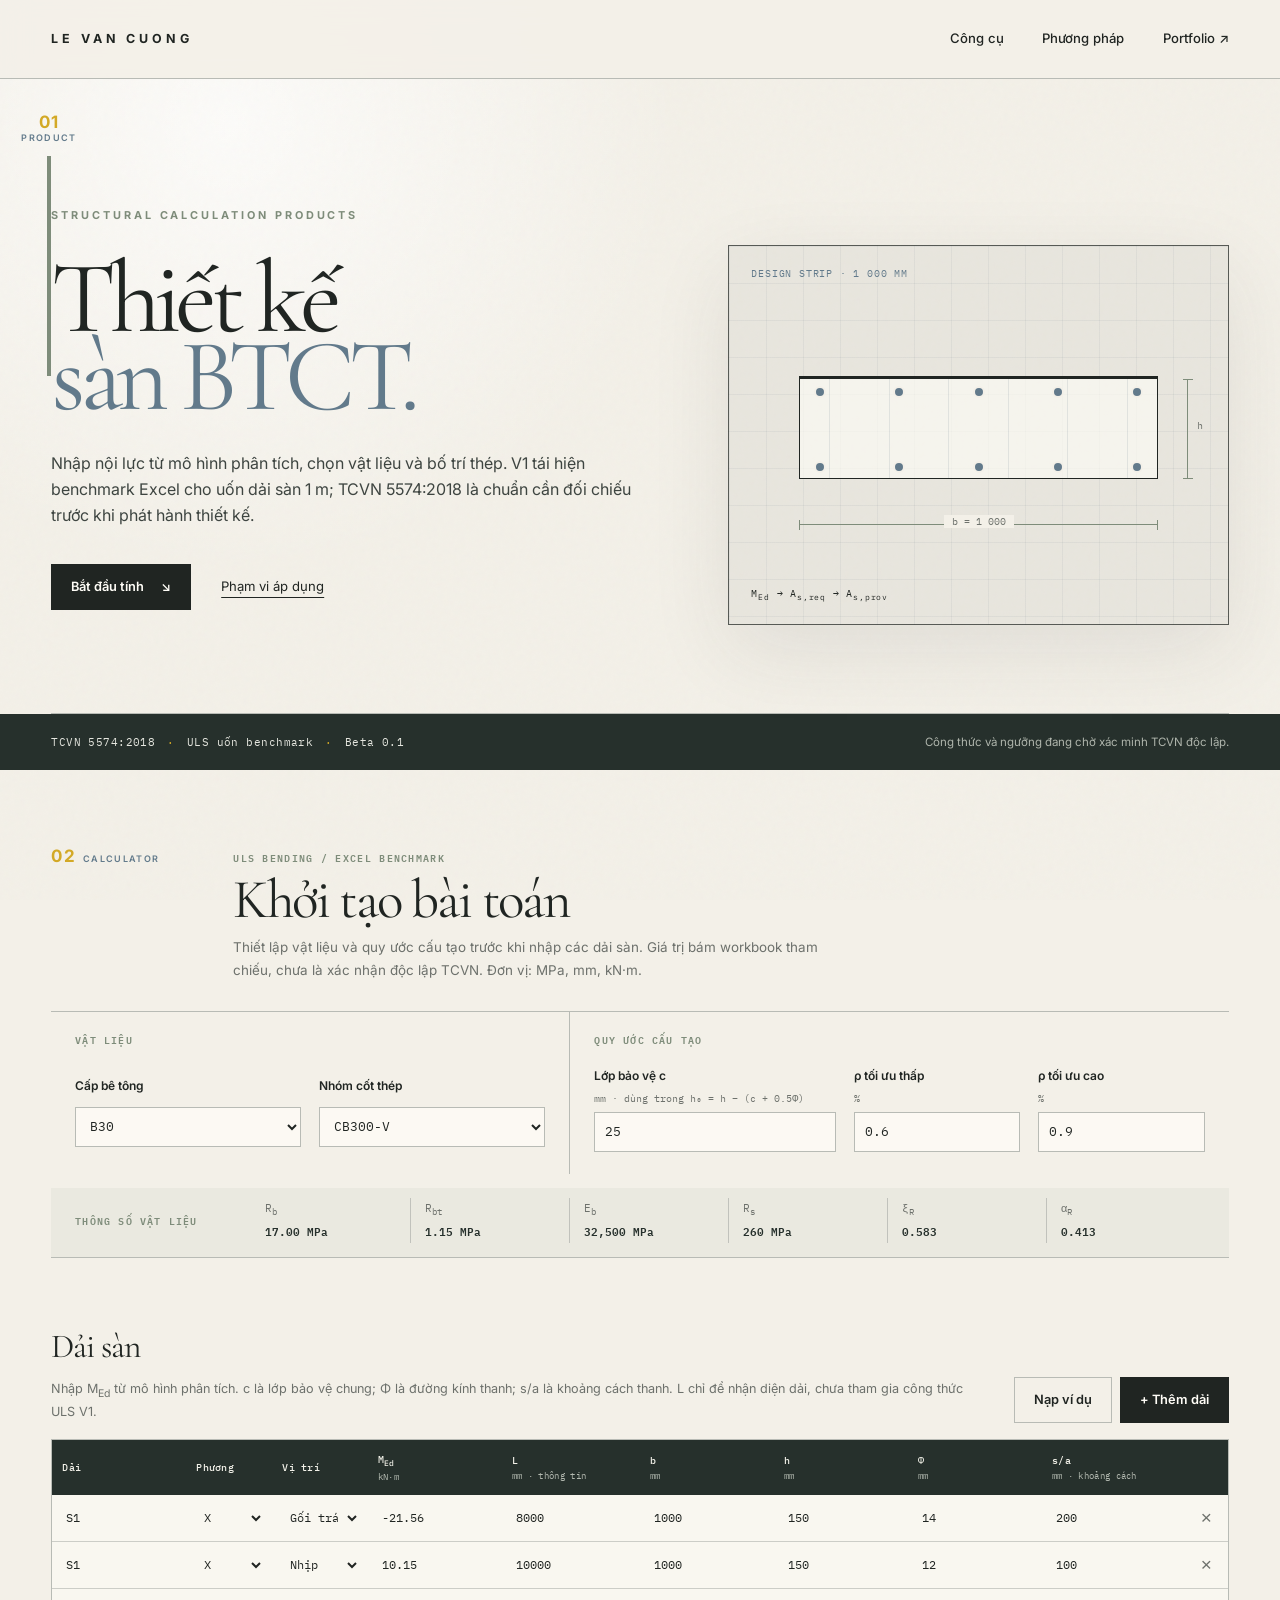
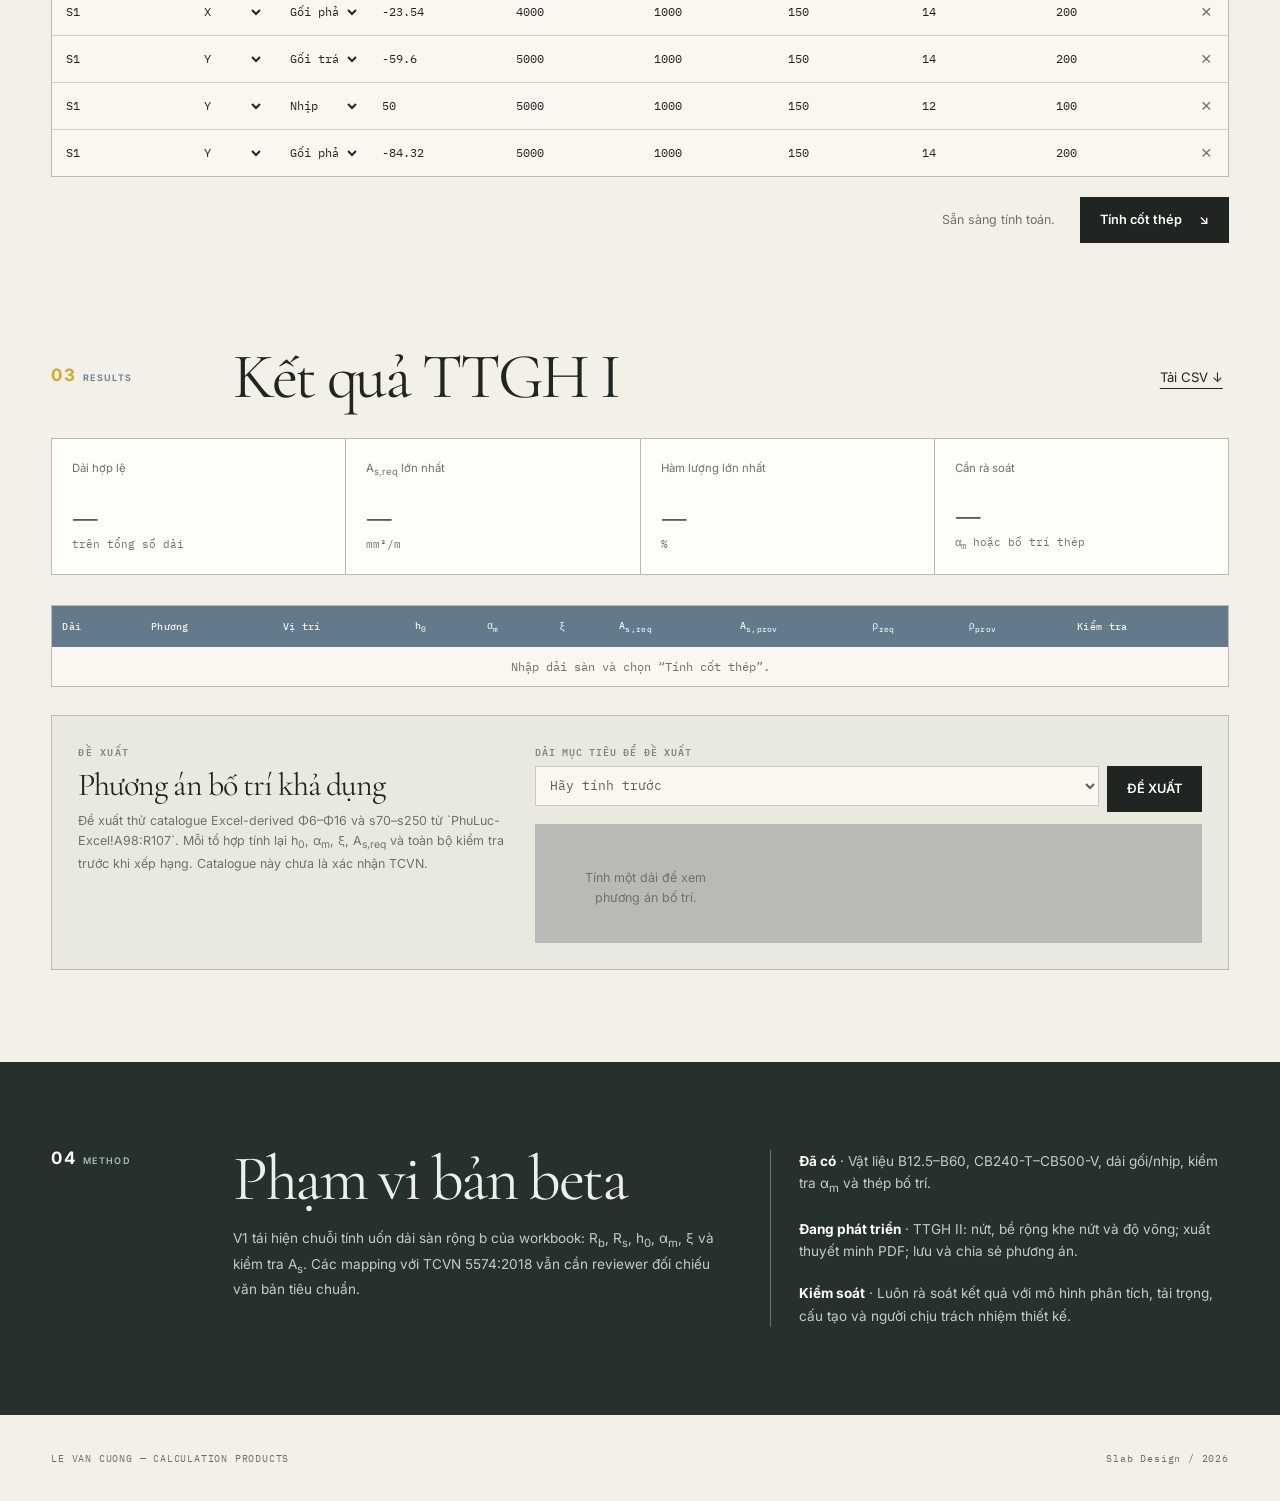
==== commit c319ce2d: "1" ====
--- a/slab-design/index.html
+++ b/slab-design/index.html
@@ -3,7 +3,7 @@
 <head>
   <meta charset="UTF-8">
   <meta name="viewport" content="width=device-width, initial-scale=1.0">
-  <meta name="description" content="Công cụ thiết kế cốt thép sàn bê tông cốt thép theo TCVN 5574:2018.">
+  <meta name="description" content="Công cụ benchmark ULS uốn dải sàn 1 m theo workbook tham chiếu; các yêu cầu TCVN 5574:2018 còn cần xác minh.">
   <meta name="theme-color" content="#f3f0e8">
   <title>Slab Design | Le Van Cuong</title>
   <link rel="preconnect" href="https://fonts.googleapis.com">
@@ -13,6 +13,7 @@
   <link rel="stylesheet" href="calculator-refinement.css">
 </head>
 <body>
+  <a class="skip-link" href="#calculator">Bỏ qua đến công cụ tính</a>
   <header>
     <nav class="nav container" aria-label="Điều hướng chính">
       <a class="brand" href="../index.html">LE VAN CUONG</a>
@@ -31,7 +32,7 @@
       <div class="hero-layout">
         <div>
           <h1>Thiết kế<br><em>sàn BTCT.</em></h1>
-          <p class="lead">Nhập nội lực từ mô hình phân tích, chọn vật liệu và bố trí thép. Công cụ tính nhanh cốt thép chịu uốn trên dải sàn 1&nbsp;m theo TCVN&nbsp;5574:2018.</p>
+          <p class="lead">Nhập nội lực từ mô hình phân tích, chọn vật liệu và bố trí thép. V1 tái hiện benchmark Excel cho uốn dải sàn 1&nbsp;m; TCVN&nbsp;5574:2018 là chuẩn cần đối chiếu trước khi phát hành thiết kế.</p>
           <div class="hero-actions">
             <a class="button primary" href="#calculator">Bắt đầu tính <span>↘</span></a>
             <a class="text-link" href="#method">Phạm vi áp dụng</a>
@@ -52,15 +53,15 @@
 
     <section class="project-bar">
       <div class="container project-bar-inner">
-        <span>TCVN 5574:2018</span><span class="dot">·</span><span>TTGH I — Uốn</span><span class="dot">·</span><span>Beta 0.1</span>
-        <span class="project-note">Không thay thế hồ sơ thiết kế đã được kiểm tra.</span>
+        <span>TCVN 5574:2018</span><span class="dot">·</span><span>ULS uốn benchmark</span><span class="dot">·</span><span>Beta 0.1</span>
+        <span class="project-note">Công thức và ngưỡng đang chờ xác minh TCVN độc lập.</span>
       </div>
     </section>
 
     <section id="calculator" class="calculator container">
       <div class="section-head">
         <div class="section-label"><b>02</b><span>CALCULATOR</span></div>
-        <div><p class="section-kicker">SLAB REINFORCEMENT / TCVN 5574:2018</p><h2>Khởi tạo bài toán</h2><p>Thiết lập vật liệu và quy ước cấu tạo trước khi nhập các dải sàn. Đơn vị: MPa, mm, kN·m.</p></div>
+        <div><p class="section-kicker">ULS BENDING / EXCEL BENCHMARK</p><h2>Khởi tạo bài toán</h2><p>Thiết lập vật liệu và quy ước cấu tạo trước khi nhập các dải sàn. Giá trị bám workbook tham chiếu, chưa là xác nhận độc lập TCVN. Đơn vị: MPa, mm, kN·m.</p></div>
       </div>
 
       <form id="slab-form" novalidate>
@@ -77,9 +78,9 @@
             </fieldset>
             <fieldset class="detailing-fields" aria-label="Quy ước cấu tạo">
               <p class="group-title">Quy ước cấu tạo</p>
-              <label>Lớp bảo vệ c <small>mm · gợi ý a khi thêm dải</small><input id="cover" type="number" min="10" max="100" step="1" value="25"></label>
-              <label>ρ tối ưu thấp <small>%</small><input id="rho-min" type="number" min="0.1" max="5" step="0.1" value="0.6"></label>
-              <label>ρ tối ưu cao <small>%</small><input id="rho-max-opt" type="number" min="0.1" max="5" step="0.1" value="0.9"></label>
+              <label>Lớp bảo vệ c <small>mm · dùng trong h₀ = h − (c + 0.5Φ)</small><input id="cover" name="cover" type="number" inputmode="decimal" min="10" max="100" step="1" value="25"></label>
+              <label>ρ tối ưu thấp <small>%</small><input id="rho-min" name="rho-opt-min" autocomplete="off" type="number" inputmode="decimal" min="0.1" max="5" step="0.1" value="0.6"></label>
+              <label>ρ tối ưu cao <small>%</small><input id="rho-max-opt" name="rho-opt-max" autocomplete="off" type="number" inputmode="decimal" min="0.1" max="5" step="0.1" value="0.9"></label>
             </fieldset>
           </div>
           <section class="formula-card" aria-labelledby="material-stats-title">
@@ -89,13 +90,13 @@
         </div>
 
         <div class="table-toolbar">
-          <div><h3>Dải sàn</h3><p>Nhập mô-men thiết kế M<sub>Ed</sub> tại gối hoặc nhịp từ ETABS, SAFE hay phần mềm phân tích khác. a là khoảng cách từ mép bê tông đến tâm thanh thép.</p></div>
+          <div><h3>Dải sàn</h3><p>Nhập M<sub>Ed</sub> từ mô hình phân tích. c là lớp bảo vệ chung; Φ là đường kính thanh; s/a là khoảng cách thanh. L chỉ để nhận diện dải, chưa tham gia công thức ULS V1.</p></div>
           <div class="toolbar-actions"><button type="button" class="button secondary" id="load-example">Nạp ví dụ</button><button type="button" class="button primary" id="add-row">+ Thêm dải</button></div>
         </div>
 
         <div class="table-wrap">
           <table>
-            <thead><tr><th>Dải</th><th>Phương</th><th>Vị trí</th><th>M<sub>Ed</sub><small>kN·m</small></th><th>L<small>mm</small></th><th>b<small>mm</small></th><th>h<small>mm</small></th><th>a<small>mm</small></th><th>Φ<small>mm</small></th><th>s<small>mm</small></th><th aria-label="Xóa"></th></tr></thead>
+            <thead><tr><th>Dải</th><th>Phương</th><th>Vị trí</th><th>M<sub>Ed</sub><small>kN·m</small></th><th>L<small>mm · thông tin</small></th><th>b<small>mm</small></th><th>h<small>mm</small></th><th>Φ<small>mm</small></th><th>s/a<small>mm · khoảng cách</small></th><th aria-label="Xóa"></th></tr></thead>
             <tbody id="strip-body"></tbody>
           </table>
         </div>
@@ -114,21 +115,37 @@
         <div class="table-wrap result-table-wrap">
           <table class="result-table">
             <thead><tr><th>Dải</th><th>Phương</th><th>Vị trí</th><th>h<sub>0</sub></th><th>α<sub>m</sub></th><th>ξ</th><th>A<sub>s,req</sub></th><th>A<sub>s,prov</sub></th><th>ρ<sub>req</sub></th><th>ρ<sub>prov</sub></th><th>Kiểm tra</th></tr></thead>
-            <tbody id="result-body"><tr><td colspan="11" class="empty">Nhập dải sàn và chọn “Tính cốt thép”.</td></tr></tbody>
+          <tbody id="result-body"><tr><td colspan="11" class="empty">Nhập dải sàn và chọn “Tính cốt thép”.</td></tr></tbody>
           </table>
         </div>
+        <section class="recommendations" aria-labelledby="recommendation-title">
+          <div>
+            <p class="section-kicker">ĐỀ XUẤT</p>
+            <h3 id="recommendation-title">Phương án bố trí khả dụng</h3>
+            <p>Đề xuất thử catalogue Excel-derived Φ6–Φ16 và s70–s250 từ `PhuLuc-Excel!A98:R107`. Mỗi tổ hợp tính lại h<sub>0</sub>, α<sub>m</sub>, ξ, A<sub>s,req</sub> và toàn bộ kiểm tra trước khi xếp hạng. Catalogue này chưa là xác nhận TCVN.</p>
+          </div>
+          <div>
+            <label class="recommendation-target-label" for="recommendation-target">Dải mục tiêu để đề xuất</label>
+            <div class="recommendation-controls">
+              <select id="recommendation-target" name="recommendation-target" disabled><option>Hãy tính trước</option></select>
+              <button id="recommendation-button" class="button primary" type="button" disabled>ĐỀ XUẤT</button>
+            </div>
+            <div id="recommendation-body" class="recommendation-body"><p class="empty">Tính một dải để xem phương án bố trí.</p></div>
+          </div>
+        </section>
       </section>
     </section>
 
     <section id="method" class="method">
       <div class="container method-grid">
         <div class="section-label"><b>04</b><span>METHOD</span></div>
-        <div><h2>Phạm vi bản beta</h2><p>Công cụ hiện thực tính cốt thép dọc chịu uốn tiết diện chữ nhật cho dải sàn rộng b, dùng R<sub>b</sub>, R<sub>s</sub>, h<sub>0</sub>, α<sub>m</sub> và ξ theo TCVN&nbsp;5574:2018. Kết quả bố trí thép được kiểm tra với A<sub>s,req</sub> và giới hạn hàm lượng.</p></div>
+        <div><h2>Phạm vi bản beta</h2><p>V1 tái hiện chuỗi tính uốn dải sàn rộng b của workbook: R<sub>b</sub>, R<sub>s</sub>, h<sub>0</sub>, α<sub>m</sub>, ξ và kiểm tra A<sub>s</sub>. Các mapping với TCVN&nbsp;5574:2018 vẫn cần reviewer đối chiếu văn bản tiêu chuẩn.</p></div>
         <div class="method-list"><p><b>Đã có</b> · Vật liệu B12.5–B60, CB240-T–CB500-V, dải gối/nhịp, kiểm tra α<sub>m</sub> và thép bố trí.</p><p><b>Đang phát triển</b> · TTGH II: nứt, bề rộng khe nứt và độ võng; xuất thuyết minh PDF; lưu và chia sẻ phương án.</p><p><b>Kiểm soát</b> · Luôn rà soát kết quả với mô hình phân tích, tải trọng, cấu tạo và người chịu trách nhiệm thiết kế.</p></div>
       </div>
     </section>
   </main>
   <footer class="container"><span>LE VAN CUONG — CALCULATION PRODUCTS</span><span>Slab Design / 2026</span></footer>
+  <script src="engine.js"></script>
   <script src="app.js"></script>
 </body>
 </html>
--- a/slab-design/styles.css
+++ b/slab-design/styles.css
@@ -1 +1 @@
-:root{--paper:#f3f0e8;--paper-deep:#e8e4da;--ink:#202522;--muted:#6d716c;--sage:#7e8c7a;--steel:#627a8b;--line:#b8bbb5;--white:#fffdf7;--dark:#26302c;--yellow:#d3a926;--serif:"Cormorant Garamond",Georgia,serif;--sans:Inter,Arial,sans-serif;--mono:"IBM Plex Mono",monospace}*{box-sizing:border-box}html{scroll-behavior:smooth}body{margin:0;background:radial-gradient(circle at 18% 4%,rgba(255,255,255,.74),transparent 28rem),var(--paper);color:var(--ink);font-family:var(--sans);line-height:1.65}body:before{content:"";position:fixed;inset:0;z-index:-1;pointer-events:none;opacity:.16;background-image:url("data:image/svg+xml,%3Csvg viewBox='0 0 180 180' xmlns='http://www.w3.org/2000/svg'%3E%3Cfilter id='n'%3E%3CfeTurbulence type='fractalNoise' baseFrequency='.9' numOctaves='3' stitchTiles='stitch'/%3E%3C/filter%3E%3Crect width='100%25' height='100%25' filter='url(%23n)' opacity='.16'/%3E%3C/svg%3E")}.container{width:min(1180px,calc(100% - 8vw));margin-inline:auto}header{position:sticky;top:0;z-index:10;background:rgba(243,240,232,.9);border-bottom:1px solid var(--line);backdrop-filter:blur(14px)}.nav{height:78px;display:flex;align-items:center;justify-content:space-between}.brand{text-decoration:none;color:var(--ink);font-size:.78rem;font-weight:700;letter-spacing:.31em}.nav-links{display:flex;gap:clamp(18px,3vw,44px)}.nav-links a{color:var(--ink);font-size:.82rem;font-weight:500;text-decoration:none}.nav-links a:hover,.text-link:hover,.text-button:hover{color:var(--steel)}.hero{position:relative;border-bottom:1px solid var(--line);padding:clamp(76px,10vw,130px) 0 88px}.section-marker{position:absolute;top:35px;left:-30px;display:grid;justify-items:center;color:var(--steel);font-size:9px;font-weight:600;letter-spacing:.13em}.section-marker:after{content:"";position:absolute;top:42px;width:4px;height:220px;background:var(--sage)}.section-marker b,.section-label b{color:var(--yellow);font-size:17px;line-height:1}.section-marker span,.section-label span{font-size:9px;letter-spacing:.15em}.eyebrow{margin:0 0 20px;color:var(--sage);font-size:.68rem;font-weight:700;letter-spacing:.27em;text-transform:uppercase}.hero-layout{display:grid;grid-template-columns:1.08fr .92fr;gap:clamp(38px,7vw,94px);align-items:center}h1,h2,h3{margin:0;font-weight:400}h1{max-width:700px;font-family:var(--serif);font-size:clamp(4.5rem,8vw,7.8rem);letter-spacing:-.065em;line-height:.76}h1 em{color:var(--steel);font-style:normal}.lead{max-width:645px;margin:34px 0 0;color:#3e4541}.hero-actions{display:flex;gap:30px;align-items:center;margin-top:35px}.button{min-height:46px;padding:0 19px;border:1px solid var(--ink);border-radius:0;background:transparent;color:var(--ink);cursor:pointer;display:inline-flex;align-items:center;justify-content:center;gap:17px;font-family:var(--sans);font-size:.8rem;font-weight:600;text-decoration:none;transition:.18s ease}.button:hover{transform:translateY(-2px)}.button.primary{background:var(--ink);color:var(--white)}.button.primary:hover{background:#3b453f}.button.secondary{border-color:var(--line)}.text-link,.text-button{border:0;background:transparent;color:var(--ink);font-family:var(--sans);font-size:.82rem;text-decoration:underline;text-underline-offset:6px;cursor:pointer}.hero-drawing{position:relative;min-height:380px;overflow:hidden;border:1px solid rgba(32,37,34,.72);background:linear-gradient(rgba(98,122,139,.08) 1px,transparent 1px),linear-gradient(90deg,rgba(98,122,139,.08) 1px,transparent 1px),rgba(216,214,207,.42);background-size:37px 37px;box-shadow:0 26px 78px rgba(43,49,46,.09)}.drawing-label,.drawing-foot{position:absolute;font-family:var(--mono);font-size:10px;letter-spacing:.08em}.drawing-label{top:20px;left:22px;color:var(--steel)}.drawing-foot{bottom:20px;left:22px;color:var(--ink)}.slab-top{position:absolute;top:130px;left:14%;width:72%;height:3px;background:var(--ink)}.slab-body{position:absolute;top:133px;left:14%;width:72%;height:100px;border:1px solid var(--ink);border-top:0;background:rgba(255,253,247,.6);display:flex;justify-content:space-around}.slab-body i{height:100%;border-left:1px solid rgba(98,122,139,.15)}.rebar{position:absolute;left:17%;width:66%;display:flex;justify-content:space-between}.rebar i{width:12px;height:12px;border-radius:50%;background:var(--steel);border:2px solid var(--paper)}.top-rebar{top:140px}.bottom-rebar{top:215px}.dimension{position:absolute;color:var(--muted);font:10px var(--mono)}.dimension:before,.dimension:after{content:"";position:absolute;background:var(--sage)}.horizontal{top:278px;left:14%;width:72%;border-top:1px solid var(--sage);text-align:center}.horizontal:before,.horizontal:after{top:-5px;width:1px;height:10px}.horizontal:before{left:0}.horizontal:after{right:0}.horizontal span{position:relative;top:-10px;padding:0 8px;background:var(--paper)}.vertical{top:133px;right:8%;height:100px;border-left:1px solid var(--sage)}.vertical:before,.vertical:after{left:-5px;width:10px;height:1px}.vertical:before{top:0}.vertical:after{bottom:0}.vertical span{position:absolute;left:9px;top:40px}.project-bar{background:var(--dark);color:#e5e6df}.project-bar-inner{min-height:56px;display:flex;align-items:center;gap:12px;font:11px var(--mono);letter-spacing:.04em}.dot{color:var(--yellow)}.project-note{margin-left:auto;color:#afb5ac;font-family:var(--sans);font-size:.72rem;letter-spacing:0}.calculator{padding:100px 0}.section-head{display:grid;grid-template-columns:150px 1fr;gap:32px;margin-bottom:45px}.section-label{display:flex;align-items:baseline;gap:7px;height:min-content;color:var(--steel);font-size:9px;font-weight:600;letter-spacing:.15em}.section-head h2,.results-head h2,.method h2{font-family:var(--serif);font-size:clamp(2.8rem,5vw,4.4rem);letter-spacing:-.04em;line-height:.9}.section-head p{max-width:640px;margin:17px 0 0;color:var(--muted);font-size:.88rem}.settings-grid{display:grid;grid-template-columns:1fr 1fr 1.25fr;border:1px solid var(--line);background:rgba(255,253,247,.38)}fieldset{min-width:0;margin:0;padding:24px;border:0;border-right:1px solid var(--line)}fieldset:last-child{border:0}legend{padding:0;color:var(--sage);font:600 10px var(--mono);letter-spacing:.12em;text-transform:uppercase}label{display:grid;gap:6px;margin:15px 0 0;font-size:.78rem;font-weight:600}select,input{width:100%;height:40px;padding:0 10px;border:1px solid var(--line);border-radius:0;background:var(--white);color:var(--ink);font:13px var(--mono)}input:focus,select:focus{outline:2px solid var(--steel);outline-offset:1px}.formula-card{background:rgba(126,140,122,.08)}dl{display:grid;grid-template-columns:1fr auto;gap:8px 12px;margin:16px 0 0;font:12px var(--mono)}dt{color:var(--muted)}dd{margin:0;font-weight:600}.table-toolbar{display:flex;justify-content:space-between;gap:30px;align-items:end;margin:61px 0 16px}.table-toolbar h3{font-family:var(--serif);font-size:2.1rem;letter-spacing:-.03em}.table-toolbar p{margin:5px 0 0;color:var(--muted);font-size:.79rem}.toolbar-actions{display:flex;gap:8px;flex-shrink:0}.table-wrap{overflow:auto;border:1px solid var(--line);background:rgba(255,253,247,.5)}table{width:100%;border-collapse:collapse;min-width:970px}th{padding:13px 10px;background:var(--dark);color:#f2f1e9;font:500 10px var(--mono);letter-spacing:.03em;text-align:left;white-space:nowrap}th small{display:block;margin-top:3px;color:#b3b9b0;font-size:9px;font-weight:400}td{padding:7px;border-bottom:1px solid rgba(184,187,181,.7);font:12px var(--mono);white-space:nowrap}tr:last-child td{border-bottom:0}td input,td select{height:32px;min-width:72px;padding:0 6px;border-color:transparent;background:transparent;font-size:12px}td input:focus,td select:focus{border-color:var(--steel)}.delete-row{width:29px;height:29px;border:0;background:transparent;color:var(--muted);font-size:19px;cursor:pointer}.delete-row:hover{color:#a15240}.calculate-row{display:flex;align-items:center;justify-content:flex-end;gap:25px;margin-top:20px}.calculate-row p{margin:0;color:var(--muted);font-size:.78rem}.results{margin-top:105px}.results-head{display:grid;grid-template-columns:150px 1fr auto;align-items:center;gap:32px;margin-bottom:32px}.metrics{display:grid;grid-template-columns:repeat(4,1fr);gap:1px;margin-bottom:30px;background:var(--line);border:1px solid var(--line)}.metrics article{min-height:135px;padding:20px;background:var(--white);display:flex;flex-direction:column}.metrics span,.metrics small{color:var(--muted);font-size:.71rem}.metrics strong{margin-top:auto;font:500 2rem var(--serif);letter-spacing:-.04em}.metrics small{font-family:var(--mono)}.result-table th{background:var(--steel)}.result-table td{padding:12px 10px}.status{font-family:var(--sans);font-size:.72rem;font-weight:700}.status.pass{color:#476a45}.status.warn{color:#9a6d14}.status.fail{color:#a15240}.empty{text-align:center;color:var(--muted);padding:34px}.method{padding:88px 0;background:var(--dark);color:#edf0e8}.method-grid{display:grid;grid-template-columns:150px 1.1fr 1fr;gap:32px}.method .section-label{color:#aabebc}.method h2{margin-bottom:20px}.method p{margin:0;color:#c5cbc1;font-size:.85rem}.method-list{border-left:1px solid rgba(184,187,181,.48);padding-left:28px;display:grid;gap:20px}.method b{color:#fffdf7}footer{min-height:86px;display:flex;align-items:center;justify-content:space-between;color:var(--muted);font:10px var(--mono);letter-spacing:.08em}@media(max-width:850px){.hero-layout,.settings-grid,.method-grid{grid-template-columns:1fr}.hero-drawing{max-width:500px;width:100%}.section-marker{display:none}.section-head,.results-head{grid-template-columns:1fr;gap:18px}.table-toolbar{align-items:start;flex-direction:column}.project-note{display:none}fieldset{border-right:0;border-bottom:1px solid var(--line)}.metrics{grid-template-columns:1fr 1fr}.method-list{border-left:0;border-top:1px solid rgba(184,187,181,.48);padding:26px 0 0}}@media(max-width:520px){.container{width:min(100% - 36px,1180px)}.nav{height:66px}.nav-links{gap:14px}.nav-links a{font-size:.7rem}.brand{font-size:.65rem}.hero{padding-top:70px}.hero-actions{align-items:start;flex-direction:column;gap:19px}.hero-drawing{min-height:300px}.slab-top{top:100px}.slab-body{top:103px;height:80px}.top-rebar{top:110px}.bottom-rebar{top:170px}.vertical{top:103px;height:80px}.horizontal{top:220px}.calculator{padding:70px 0}.settings-grid{margin-inline:-18px}.metrics{grid-template-columns:1fr}.results-head{align-items:start}.calculate-row{align-items:flex-end;flex-direction:column}.calculate-row p{align-self:stretch}.method{padding:65px 0}footer{align-items:flex-start;flex-direction:column;gap:8px;padding:25px 0}}
+:root{--paper:#f3f0e8;--paper-deep:#e8e4da;--ink:#202522;--muted:#6d716c;--sage:#7e8c7a;--steel:#627a8b;--line:#b8bbb5;--white:#fffdf7;--dark:#26302c;--yellow:#d3a926;--serif:"Cormorant Garamond",Georgia,serif;--sans:Inter,Arial,sans-serif;--mono:"IBM Plex Mono",monospace}*{box-sizing:border-box}html{scroll-behavior:smooth}body{margin:0;background:radial-gradient(circle at 18% 4%,rgba(255,255,255,.74),transparent 28rem),var(--paper);color:var(--ink);font-family:var(--sans);line-height:1.65}body:before{content:"";position:fixed;inset:0;z-index:-1;pointer-events:none;opacity:.16;background-image:url("data:image/svg+xml,%3Csvg viewBox='0 0 180 180' xmlns='http://www.w3.org/2000/svg'%3E%3Cfilter id='n'%3E%3CfeTurbulence type='fractalNoise' baseFrequency='.9' numOctaves='3' stitchTiles='stitch'/%3E%3C/filter%3E%3Crect width='100%25' height='100%25' filter='url(%23n)' opacity='.16'/%3E%3C/svg%3E")}.container{width:min(1180px,calc(100% - 8vw));margin-inline:auto}header{position:sticky;top:0;z-index:10;background:rgba(243,240,232,.9);border-bottom:1px solid var(--line);backdrop-filter:blur(14px)}.nav{height:78px;display:flex;align-items:center;justify-content:space-between}.brand{text-decoration:none;color:var(--ink);font-size:.78rem;font-weight:700;letter-spacing:.31em}.nav-links{display:flex;gap:clamp(18px,3vw,44px)}.nav-links a{color:var(--ink);font-size:.82rem;font-weight:500;text-decoration:none}.nav-links a:hover,.text-link:hover,.text-button:hover{color:var(--steel)}.hero{position:relative;border-bottom:1px solid var(--line);padding:clamp(76px,10vw,130px) 0 88px}.section-marker{position:absolute;top:35px;left:-30px;display:grid;justify-items:center;color:var(--steel);font-size:9px;font-weight:600;letter-spacing:.13em}.section-marker:after{content:"";position:absolute;top:42px;width:4px;height:220px;background:var(--sage)}.section-marker b,.section-label b{color:var(--yellow);font-size:17px;line-height:1}.section-marker span,.section-label span{font-size:9px;letter-spacing:.15em}.eyebrow{margin:0 0 20px;color:var(--sage);font-size:.68rem;font-weight:700;letter-spacing:.27em;text-transform:uppercase}.hero-layout{display:grid;grid-template-columns:1.08fr .92fr;gap:clamp(38px,7vw,94px);align-items:center}h1,h2,h3{margin:0;font-weight:400}h1{max-width:700px;font-family:var(--serif);font-size:clamp(4.5rem,8vw,7.8rem);letter-spacing:-.065em;line-height:.76}h1 em{color:var(--steel);font-style:normal}.lead{max-width:645px;margin:34px 0 0;color:#3e4541}.hero-actions{display:flex;gap:30px;align-items:center;margin-top:35px}.button{min-height:46px;padding:0 19px;border:1px solid var(--ink);border-radius:0;background:transparent;color:var(--ink);cursor:pointer;display:inline-flex;align-items:center;justify-content:center;gap:17px;font-family:var(--sans);font-size:.8rem;font-weight:600;text-decoration:none;transition:.18s ease}.button:hover{transform:translateY(-2px)}.button.primary{background:var(--ink);color:var(--white)}.button.primary:hover{background:#3b453f}.button.secondary{border-color:var(--line)}.text-link,.text-button{border:0;background:transparent;color:var(--ink);font-family:var(--sans);font-size:.82rem;text-decoration:underline;text-underline-offset:6px;cursor:pointer}.hero-drawing{position:relative;min-height:380px;overflow:hidden;border:1px solid rgba(32,37,34,.72);background:linear-gradient(rgba(98,122,139,.08) 1px,transparent 1px),linear-gradient(90deg,rgba(98,122,139,.08) 1px,transparent 1px),rgba(216,214,207,.42);background-size:37px 37px;box-shadow:0 26px 78px rgba(43,49,46,.09)}.drawing-label,.drawing-foot{position:absolute;font-family:var(--mono);font-size:10px;letter-spacing:.08em}.drawing-label{top:20px;left:22px;color:var(--steel)}.drawing-foot{bottom:20px;left:22px;color:var(--ink)}.slab-top{position:absolute;top:130px;left:14%;width:72%;height:3px;background:var(--ink)}.slab-body{position:absolute;top:133px;left:14%;width:72%;height:100px;border:1px solid var(--ink);border-top:0;background:rgba(255,253,247,.6);display:flex;justify-content:space-around}.slab-body i{height:100%;border-left:1px solid rgba(98,122,139,.15)}.rebar{position:absolute;left:17%;width:66%;display:flex;justify-content:space-between}.rebar i{width:12px;height:12px;border-radius:50%;background:var(--steel);border:2px solid var(--paper)}.top-rebar{top:140px}.bottom-rebar{top:215px}.dimension{position:absolute;color:var(--muted);font:10px var(--mono)}.dimension:before,.dimension:after{content:"";position:absolute;background:var(--sage)}.horizontal{top:278px;left:14%;width:72%;border-top:1px solid var(--sage);text-align:center}.horizontal:before,.horizontal:after{top:-5px;width:1px;height:10px}.horizontal:before{left:0}.horizontal:after{right:0}.horizontal span{position:relative;top:-10px;padding:0 8px;background:var(--paper)}.vertical{top:133px;right:8%;height:100px;border-left:1px solid var(--sage)}.vertical:before,.vertical:after{left:-5px;width:10px;height:1px}.vertical:before{top:0}.vertical:after{bottom:0}.vertical span{position:absolute;left:9px;top:40px}.project-bar{background:var(--dark);color:#e5e6df}.project-bar-inner{min-height:56px;display:flex;align-items:center;gap:12px;font:11px var(--mono);letter-spacing:.04em}.dot{color:var(--yellow)}.project-note{margin-left:auto;color:#afb5ac;font-family:var(--sans);font-size:.72rem;letter-spacing:0}.calculator{padding:100px 0}.section-head{display:grid;grid-template-columns:150px 1fr;gap:32px;margin-bottom:45px}.section-label{display:flex;align-items:baseline;gap:7px;height:min-content;color:var(--steel);font-size:9px;font-weight:600;letter-spacing:.15em}.section-head h2,.results-head h2,.method h2{font-family:var(--serif);font-size:clamp(2.8rem,5vw,4.4rem);letter-spacing:-.04em;line-height:.9}.section-head p{max-width:640px;margin:17px 0 0;color:var(--muted);font-size:.88rem}.settings-grid{display:grid;grid-template-columns:1fr 1fr 1.25fr;border:1px solid var(--line);background:rgba(255,253,247,.38)}fieldset{min-width:0;margin:0;padding:24px;border:0;border-right:1px solid var(--line)}fieldset:last-child{border:0}legend{padding:0;color:var(--sage);font:600 10px var(--mono);letter-spacing:.12em;text-transform:uppercase}label{display:grid;gap:6px;margin:15px 0 0;font-size:.78rem;font-weight:600}select,input{width:100%;height:40px;padding:0 10px;border:1px solid var(--line);border-radius:0;background:var(--white);color:var(--ink);font:13px var(--mono)}input:focus-visible,select:focus-visible{outline:2px solid var(--steel);outline-offset:1px}.formula-card{background:rgba(126,140,122,.08)}dl{display:grid;grid-template-columns:1fr auto;gap:8px 12px;margin:16px 0 0;font:12px var(--mono)}dt{color:var(--muted)}dd{margin:0;font-weight:600}.table-toolbar{display:flex;justify-content:space-between;gap:30px;align-items:end;margin:61px 0 16px}.table-toolbar h3{font-family:var(--serif);font-size:2.1rem;letter-spacing:-.03em}.table-toolbar p{margin:5px 0 0;color:var(--muted);font-size:.79rem}.toolbar-actions{display:flex;gap:8px;flex-shrink:0}.table-wrap{overflow:auto;border:1px solid var(--line);background:rgba(255,253,247,.5)}table{width:100%;border-collapse:collapse;min-width:970px}th{padding:13px 10px;background:var(--dark);color:#f2f1e9;font:500 10px var(--mono);letter-spacing:.03em;text-align:left;white-space:nowrap}th small{display:block;margin-top:3px;color:#b3b9b0;font-size:9px;font-weight:400}td{padding:7px;border-bottom:1px solid rgba(184,187,181,.7);font:12px var(--mono);white-space:nowrap}tr:last-child td{border-bottom:0}td input,td select{height:32px;min-width:72px;padding:0 6px;border-color:transparent;background:transparent;font-size:12px}td input:focus-visible,td select:focus-visible{border-color:var(--steel)}.delete-row{width:29px;height:29px;border:0;background:transparent;color:var(--muted);font-size:19px;cursor:pointer}.delete-row:hover{color:#a15240}.calculate-row{display:flex;align-items:center;justify-content:flex-end;gap:25px;margin-top:20px}.calculate-row p{margin:0;color:var(--muted);font-size:.78rem}.results{margin-top:105px}.results-head{display:grid;grid-template-columns:150px 1fr auto;align-items:center;gap:32px;margin-bottom:32px}.metrics{display:grid;grid-template-columns:repeat(4,1fr);gap:1px;margin-bottom:30px;background:var(--line);border:1px solid var(--line)}.metrics article{min-height:135px;padding:20px;background:var(--white);display:flex;flex-direction:column}.metrics span,.metrics small{color:var(--muted);font-size:.71rem}.metrics strong{margin-top:auto;font:500 2rem var(--serif);letter-spacing:-.04em}.metrics small{font-family:var(--mono)}.result-table th{background:var(--steel)}.result-table td{padding:12px 10px}.status{font-family:var(--sans);font-size:.72rem;font-weight:700}.status.pass{color:#476a45}.status.warn{color:#9a6d14}.status.fail{color:#a15240}.empty{text-align:center;color:var(--muted);padding:34px}.method{padding:88px 0;background:var(--dark);color:#edf0e8}.method-grid{display:grid;grid-template-columns:150px 1.1fr 1fr;gap:32px}.method .section-label{color:#aabebc}.method h2{margin-bottom:20px}.method p{margin:0;color:#c5cbc1;font-size:.85rem}.method-list{border-left:1px solid rgba(184,187,181,.48);padding-left:28px;display:grid;gap:20px}.method b{color:#fffdf7}footer{min-height:86px;display:flex;align-items:center;justify-content:space-between;color:var(--muted);font:10px var(--mono);letter-spacing:.08em}@media(max-width:850px){.hero-layout,.settings-grid,.method-grid{grid-template-columns:1fr}.hero-drawing{max-width:500px;width:100%}.section-marker{display:none}.section-head,.results-head{grid-template-columns:1fr;gap:18px}.table-toolbar{align-items:start;flex-direction:column}.project-note{display:none}fieldset{border-right:0;border-bottom:1px solid var(--line)}.metrics{grid-template-columns:1fr 1fr}.method-list{border-left:0;border-top:1px solid rgba(184,187,181,.48);padding:26px 0 0}}@media(max-width:520px){.container{width:min(100% - 36px,1180px)}.nav{height:66px}.nav-links{gap:14px}.nav-links a{font-size:.7rem}.brand{font-size:.65rem}.hero{padding-top:70px}.hero-actions{align-items:start;flex-direction:column;gap:19px}.hero-drawing{min-height:300px}.slab-top{top:100px}.slab-body{top:103px;height:80px}.top-rebar{top:110px}.bottom-rebar{top:170px}.vertical{top:103px;height:80px}.horizontal{top:220px}.calculator{padding:70px 0}.settings-grid{margin-inline:-18px}.metrics{grid-template-columns:1fr}.results-head{align-items:start}.calculate-row{align-items:flex-end;flex-direction:column}.calculate-row p{align-self:stretch}.method{padding:65px 0}footer{align-items:flex-start;flex-direction:column;gap:8px;padding:25px 0}}
--- a/slab-design/calculator-refinement.css
+++ b/slab-design/calculator-refinement.css
@@ -22,12 +22,26 @@
 .material-stat:first-child{border-left:0}
 .formula-card dt{margin:0;color:var(--muted);font-size:11px}
 .formula-card dd{margin:3px 0 0;color:var(--dark);font-size:11px;white-space:nowrap}
+.recommendations{display:grid;grid-template-columns:minmax(240px,.9fr) minmax(0,1.4fr);gap:28px;margin-top:28px;padding:26px;border:1px solid var(--line);background:rgba(126,140,122,.07)}
+.recommendations h3{font-family:var(--serif);font-size:2rem;letter-spacing:-.03em;line-height:1}
+.recommendations p:not(.section-kicker){max-width:470px;margin:10px 0 0;color:var(--muted);font-size:.78rem}
+.recommendation-body{display:grid;grid-template-columns:repeat(3,minmax(0,1fr));gap:1px;align-items:stretch;background:var(--line)}
+.recommendation-target-label{display:block;margin:0 0 6px;font:600 10px var(--mono);letter-spacing:.08em;text-transform:uppercase;color:var(--sage)}
+.recommendation-controls{display:flex;gap:8px;align-items:stretch;margin-bottom:12px}
+.recommendation-controls select{margin:0}
+.recommendation-controls .button{flex:0 0 auto}
+.recommendation-caption{grid-column:1/-1!important;max-width:none!important;margin:0!important;padding:10px 14px!important;background:var(--dark);color:var(--white)!important;font:11px var(--mono)!important}
+.recommendation-body article{display:flex;flex-direction:column;gap:7px;padding:16px;background:var(--white)}
+.recommendation-body span{color:var(--sage);font:600 10px var(--mono);letter-spacing:.1em}
+.recommendation-body strong{font:500 1.85rem var(--serif);letter-spacing:-.04em}
+.recommendation-body small{color:var(--muted);font:10px var(--mono);line-height:1.5}
 
 @media(max-width:850px){
   .setup-controls{grid-template-columns:1fr}
   .setup-controls fieldset+fieldset{border-top:1px solid var(--line);border-left:0}
   .formula-card{grid-template-columns:1fr;gap:12px}
   .formula-card dl{grid-template-columns:repeat(3,minmax(0,1fr))}
+  .recommendations{grid-template-columns:1fr}
   .material-stat:nth-child(4){border-left:0}
 }
 @media(max-width:520px){
@@ -36,5 +50,21 @@
   .setup-controls fieldset{gap:14px;padding:20px 18px}
   .formula-card{padding:20px 18px}
   .formula-card dl{grid-template-columns:repeat(2,minmax(0,1fr));gap:10px 0}
+  .recommendation-body{grid-template-columns:1fr}
+  .recommendation-controls{flex-direction:column}
   .material-stat:nth-child(odd){border-left:0}
 }
+.sr-only{position:absolute;width:1px;height:1px;padding:0;margin:-1px;overflow:hidden;clip:rect(0,0,0,0);white-space:nowrap;border:0}
+.skip-link{position:fixed;z-index:100;top:8px;left:8px;padding:10px 14px;background:var(--dark);color:var(--white);transform:translateY(-150%);transition:transform .18s ease}
+.skip-link:focus-visible{transform:translateY(0);outline:2px solid var(--yellow);outline-offset:2px}
+@media (prefers-reduced-motion:reduce){*,*::before,*::after{scroll-behavior:auto!important;transition-duration:.01ms!important;animation-duration:.01ms!important;animation-iteration-count:1!important}}
+/* Override the legacy shorthand with the only animated properties used by buttons. */
+.button{transition:transform .18s ease,background-color .18s ease,color .18s ease}
+input:focus-visible,select:focus-visible{outline:2px solid var(--steel);outline-offset:1px}
+/* Keep the technical hero drawing inside the viewport at intermediate widths. */
+.hero-layout,.hero-layout>*{min-width:0}
+.hero-drawing{max-width:100%}
+@media (max-width:850px){.hero-drawing{width:min(100%,500px)}body{overflow-x:clip}}
+/* The 970px engineering tables keep their columns; only this wrapper may scroll. */
+#slab-form,.results,.table-wrap{min-width:0}
+.table-wrap{width:100%;max-width:100%;overflow-x:auto;overflow-y:hidden}
